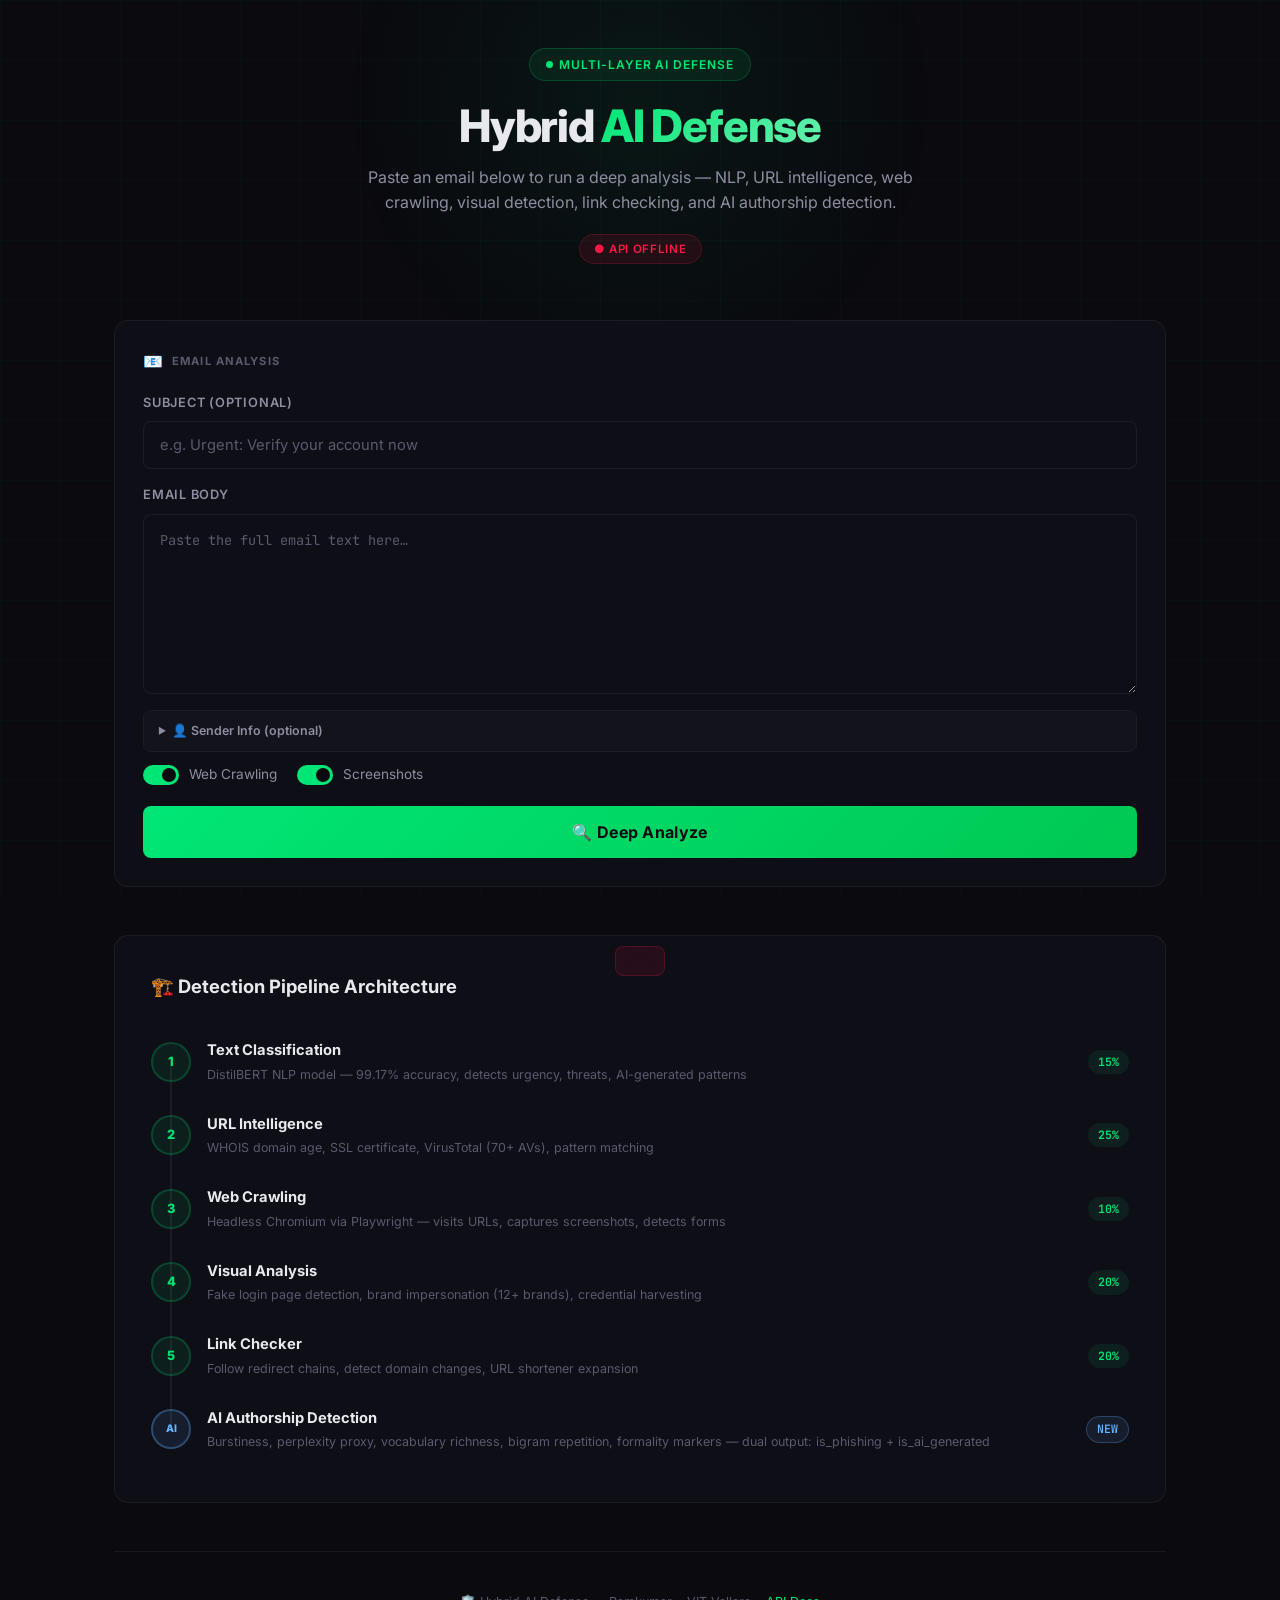
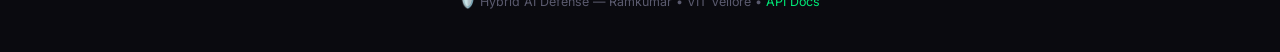
==== frontend/index.html @ 9484c8cf "feat(frontend): add prominent AI authorship detection UI - AI Authorship Banner with colour-coded st" ====
<!DOCTYPE html>
<html lang="en">

<head>
    <meta charset="UTF-8" />
    <meta name="viewport" content="width=device-width, initial-scale=1.0" />
    <title>Hybrid AI Defense — Phishing Detection Dashboard</title>
    <meta name="description"
        content="Multi-layer phishing detection system that combines NLP, URL intelligence, web crawling, and visual analysis to detect AI-generated phishing emails." />
    <link rel="stylesheet" href="styles.css" />
    <link rel="icon"
        href="data:image/svg+xml,<svg xmlns=%22http://www.w3.org/2000/svg%22 viewBox=%220 0 100 100%22><text y=%22.9em%22 font-size=%2290%22>🛡️</text></svg>" />
</head>

<body>

    <!-- Background effects -->
    <div class="bg-grid"></div>
    <div class="bg-glow"></div>

    <div class="app-wrapper">

        <!-- ===== HEADER ===== -->
        <header class="header">
            <div class="header__badge">
                <span class="dot"></span>
                Multi-Layer AI Defense
            </div>
            <h1 class="header__title">
                Hybrid <span class="accent">AI Defense</span>
            </h1>
            <p class="header__sub">
                Paste an email below to run a deep analysis — NLP, URL intelligence, web crawling, visual
                detection, link checking, and AI authorship detection.
            </p>
            <div id="statusChip" class="status-chip status-chip--loading">
                Checking API…
            </div>
        </header>

        <!-- ===== INPUT SECTION ===== -->
        <section class="input-section card" id="inputSection">
            <div class="card__title"><span class="icon">📧</span> Email Analysis</div>

            <div class="input-group">
                <label for="subjectInput">Subject (optional)</label>
                <input type="text" id="subjectInput" placeholder="e.g. Urgent: Verify your account now" />
            </div>

            <div class="input-group">
                <label for="emailInput">Email Body</label>
                <div id="emailInput" class="email-input" contenteditable="true"
                    data-placeholder="Paste the full email text here…"></div>
            </div>

            <!-- Sender Metadata (optional, for manual analysis) -->
            <details class="sender-details" id="senderDetails">
                <summary class="sender-summary">👤 Sender Info (optional)</summary>
                <div class="sender-inputs">
                    <div class="input-group input-group--half">
                        <label for="senderEmail">From Email</label>
                        <input type="text" id="senderEmail" placeholder="sender@example.com" />
                    </div>
                    <div class="input-group input-group--half">
                        <label for="senderName">From Name</label>
                        <input type="text" id="senderName" placeholder="Display name" />
                    </div>
                    <div class="input-group input-group--half">
                        <label for="mailedBy">Mailed-by</label>
                        <input type="text" id="mailedBy" placeholder="mailing domain" />
                    </div>
                    <div class="input-group input-group--half">
                        <label for="signedBy">Signed-by</label>
                        <input type="text" id="signedBy" placeholder="DKIM domain" />
                    </div>
                    <div class="input-group">
                        <label for="securityInfo">Security</label>
                        <input type="text" id="securityInfo" placeholder="e.g. Standard encryption (TLS)" />
                    </div>
                </div>
            </details>

            <div class="options-row">
                <label class="toggle-group">
                    <input type="checkbox" id="crawlToggle" checked />
                    Web Crawling
                </label>
                <label class="toggle-group">
                    <input type="checkbox" id="screenshotToggle" checked />
                    Screenshots
                </label>
            </div>

            <button class="btn-analyze" id="analyzeBtn">
                <span class="btn-text">🔍 Deep Analyze</span>
                <span class="spinner"></span>
            </button>

            <!-- Progress Stepper (shown during analysis) -->
            <div class="progress-stepper" id="progressStepper">
                <div class="progress-step" id="step-text" data-step="1">
                    <div class="progress-step__icon">🧠</div>
                    <div class="progress-step__label">Text Classification</div>
                    <div class="progress-step__status"></div>
                </div>
                <div class="progress-step" id="step-url" data-step="2">
                    <div class="progress-step__icon">🔗</div>
                    <div class="progress-step__label">URL Analysis</div>
                    <div class="progress-step__status"></div>
                </div>
                <div class="progress-step" id="step-crawl" data-step="3">
                    <div class="progress-step__icon">🕷️</div>
                    <div class="progress-step__label">Web Crawling</div>
                    <div class="progress-step__status"></div>
                </div>
                <div class="progress-step" id="step-visual" data-step="4">
                    <div class="progress-step__icon">👁️</div>
                    <div class="progress-step__label">Visual Analysis</div>
                    <div class="progress-step__status"></div>
                </div>
                <div class="progress-step" id="step-links" data-step="5">
                    <div class="progress-step__icon">🔀</div>
                    <div class="progress-step__label">Link Checking</div>
                    <div class="progress-step__status"></div>
                </div>
                <div class="progress-step" id="step-ai" data-step="6">
                    <div class="progress-step__icon">🤖</div>
                    <div class="progress-step__label">AI Authorship</div>
                    <div class="progress-step__status"></div>
                </div>
            </div>
        </section>

        <!-- ===== RESULTS SECTION ===== -->
        <section class="results-section" id="resultsSection">

            <!-- Verdict Banner -->
            <div class="verdict-banner" id="verdictBanner">
                <div class="gauge-container" id="gaugeContainer">
                    <svg viewBox="0 0 100 100">
                        <circle class="gauge-bg" cx="50" cy="50" r="40" />
                        <circle class="gauge-fill" id="gaugeFill" cx="50" cy="50" r="40" stroke-dasharray="251.33"
                            stroke-dashoffset="251.33" />
                    </svg>
                    <div class="gauge-label">
                        <span class="gauge-label__score" id="gaugeScore">0</span>
                        <span class="gauge-label__tag">Risk</span>
                    </div>
                </div>

                <div class="verdict-info">
                    <div class="verdict-info__label">Overall Verdict</div>
                    <div class="verdict-info__verdict" id="verdictText">—</div>
                    <div class="verdict-info__layers" id="layersBadges"></div>
                </div>
            </div>

            <!-- AI Authorship Banner (shown only when ai_authorship data exists) -->
            <div class="ai-authorship-banner card" id="aiAuthorshipBanner" style="display:none;">
                <div class="ai-authorship-banner__header">
                    <div class="ai-authorship-banner__left">
                        <div class="ai-authorship-banner__icon" id="aiIcon">🤖</div>
                        <div>
                            <div class="ai-authorship-banner__title" id="aiTitle">AI Authorship Detection</div>
                            <div class="ai-authorship-banner__subtitle" id="aiSubtitle">Analysing writing patterns…</div>
                        </div>
                    </div>
                    <div class="ai-authorship-banner__right">
                        <div class="ai-score-ring" id="aiScoreRing">
                            <svg viewBox="0 0 60 60">
                                <circle class="ai-ring-bg" cx="30" cy="30" r="24"/>
                                <circle class="ai-ring-fill" id="aiRingFill" cx="30" cy="30" r="24"
                                    stroke-dasharray="150.8" stroke-dashoffset="150.8"/>
                            </svg>
                            <div class="ai-score-ring__label" id="aiScoreLabel">0%</div>
                        </div>
                        <div class="ai-verdict-pill" id="aiVerdictPill">—</div>
                    </div>
                </div>

                <!-- Signal bars -->
                <div class="ai-signals" id="aiSignals">
                    <div class="ai-signal-row">
                        <span class="ai-signal-name" title="Low sentence-length variance → AI-like">Burstiness</span>
                        <div class="ai-signal-bar-wrap"><div class="ai-signal-bar" id="sigBurstiness"></div></div>
                        <span class="ai-signal-val" id="sigBurstinessVal">—</span>
                    </div>
                    <div class="ai-signal-row">
                        <span class="ai-signal-name" title="Low word entropy → predictable AI text">Perplexity Proxy</span>
                        <div class="ai-signal-bar-wrap"><div class="ai-signal-bar" id="sigPerplexity"></div></div>
                        <span class="ai-signal-val" id="sigPerplexityVal">—</span>
                    </div>
                    <div class="ai-signal-row">
                        <span class="ai-signal-name" title="Low type-token ratio → limited lexical diversity">Vocab Richness</span>
                        <div class="ai-signal-bar-wrap"><div class="ai-signal-bar" id="sigVocab"></div></div>
                        <span class="ai-signal-val" id="sigVocabVal">—</span>
                    </div>
                    <div class="ai-signal-row">
                        <span class="ai-signal-name" title="High bigram repetition → AI phrase patterns">Repetition</span>
                        <div class="ai-signal-bar-wrap"><div class="ai-signal-bar" id="sigRepetition"></div></div>
                        <span class="ai-signal-val" id="sigRepetitionVal">—</span>
                    </div>
                    <div class="ai-signal-row">
                        <span class="ai-signal-name" title="Dense AI discourse markers (kindly, rest assured…)">Formality</span>
                        <div class="ai-signal-bar-wrap"><div class="ai-signal-bar" id="sigFormality"></div></div>
                        <span class="ai-signal-val" id="sigFormalityVal">—</span>
                    </div>
                </div>

                <!-- Triggered signals list -->
                <ul class="ai-signal-notes" id="aiSignalNotes"></ul>
            </div>

            <!-- Layer Grid -->
            <div class="layer-grid" id="layerGrid">
                <!-- Layer 1: Text Classification -->
                <div class="card layer-card" id="layerText">
                    <div class="layer-card__header">
                        <span class="layer-card__name"><span class="layer-icon">🧠</span> Text (NLP)</span>
                        <span class="layer-card__score" id="textScore">—</span>
                    </div>
                    <div class="layer-card__bar">
                        <div class="layer-card__bar-fill" id="textBar"></div>
                    </div>
                    <ul class="layer-card__flags" id="textFlags"></ul>
                </div>

                <!-- Sender Analysis -->
                <div class="card layer-card" id="layerSender" style="display:none;">
                    <div class="layer-card__header">
                        <span class="layer-card__name"><span class="layer-icon">👤</span> Sender</span>
                        <span class="layer-card__score" id="senderScore">—</span>
                    </div>
                    <div class="layer-card__bar">
                        <div class="layer-card__bar-fill" id="senderBar"></div>
                    </div>
                    <ul class="layer-card__flags" id="senderFlags"></ul>
                </div>

                <!-- Layer 2: URL Analysis -->
                <div class="card layer-card" id="layerURL">
                    <div class="layer-card__header">
                        <span class="layer-card__name"><span class="layer-icon">🔗</span> URL Intel</span>
                        <span class="layer-card__score" id="urlScore">—</span>
                    </div>
                    <div class="layer-card__bar">
                        <div class="layer-card__bar-fill" id="urlBar"></div>
                    </div>
                    <ul class="layer-card__flags" id="urlFlags"></ul>
                </div>

                <!-- Layer 3: Web Crawling -->
                <div class="card layer-card" id="layerCrawl">
                    <div class="layer-card__header">
                        <span class="layer-card__name"><span class="layer-icon">🕷️</span> Web Crawl</span>
                        <span class="layer-card__score" id="crawlScore">—</span>
                    </div>
                    <div class="layer-card__bar">
                        <div class="layer-card__bar-fill" id="crawlBar"></div>
                    </div>
                    <ul class="layer-card__flags" id="crawlFlags"></ul>
                </div>

                <!-- Layer 4: Visual Analysis -->
                <div class="card layer-card" id="layerVisual">
                    <div class="layer-card__header">
                        <span class="layer-card__name"><span class="layer-icon">👁️</span> Visual</span>
                        <span class="layer-card__score" id="visualScore">—</span>
                    </div>
                    <div class="layer-card__bar">
                        <div class="layer-card__bar-fill" id="visualBar"></div>
                    </div>
                    <ul class="layer-card__flags" id="visualFlags"></ul>
                </div>

                <!-- Layer 5: Link Checker -->
                <div class="card layer-card" id="layerLinks">
                    <div class="layer-card__header">
                        <span class="layer-card__name"><span class="layer-icon">🔀</span> Link Check</span>
                        <span class="layer-card__score" id="linkScore">—</span>
                    </div>
                    <div class="layer-card__bar">
                        <div class="layer-card__bar-fill" id="linkBar"></div>
                    </div>
                    <ul class="layer-card__flags" id="linkFlags"></ul>
                </div>
            </div>

            <!-- Screenshot Gallery (populated by JS when crawl screenshots exist) -->
            <div id="screenshotsSection" style="display:none;" class="card screenshots-card">
                <div class="card__title"><span class="icon">📸</span> Link Previews</div>
                <div class="crawl-screenshots" id="screenshotsGallery"></div>
            </div>

            <!-- Risk Factors -->
            <div class="risk-factors card" id="riskFactorsCard" style="display:none;">
                <div class="card__title"><span class="icon">⚠️</span> Risk Factors</div>
                <ul class="risk-factors__list" id="riskFactorsList"></ul>
            </div>

            <!-- Export Button -->
            <div class="export-bar">
                <button class="btn-export" id="exportJsonBtn" title="Download results as JSON">
                    📥 Export JSON
                </button>
            </div>
        </section>

        <!-- ===== HISTORY SECTION ===== -->
        <section class="history-section" id="historySection" style="display:none;">
            <div class="card">
                <div class="card__title"><span class="icon">📋</span> Analysis History
                    <button class="btn-clear-history" id="clearHistoryBtn" title="Clear all history">Clear</button>
                </div>
                <div class="history-list" id="historyList"></div>
            </div>
        </section>

        <!-- ===== ARCHITECTURE SECTION ===== -->
        <section class="architecture-section">
            <div class="card">
                <div class="arch-title">🏗️ Detection Pipeline Architecture</div>
                <div class="arch-pipeline">
                    <div class="arch-step">
                        <div class="arch-step__num">1</div>
                        <div class="arch-step__info">
                            <div class="arch-step__name">Text Classification</div>
                            <div class="arch-step__desc">DistilBERT NLP model — 99.17% accuracy, detects urgency,
                                threats, AI-generated patterns</div>
                        </div>
                        <div class="arch-step__weight">15%</div>
                    </div>
                    <div class="arch-step">
                        <div class="arch-step__num">2</div>
                        <div class="arch-step__info">
                            <div class="arch-step__name">URL Intelligence</div>
                            <div class="arch-step__desc">WHOIS domain age, SSL certificate, VirusTotal (70+ AVs),
                                pattern matching</div>
                        </div>
                        <div class="arch-step__weight">25%</div>
                    </div>
                    <div class="arch-step">
                        <div class="arch-step__num">3</div>
                        <div class="arch-step__info">
                            <div class="arch-step__name">Web Crawling</div>
                            <div class="arch-step__desc">Headless Chromium via Playwright — visits URLs, captures
                                screenshots, detects forms</div>
                        </div>
                        <div class="arch-step__weight">10%</div>
                    </div>
                    <div class="arch-step">
                        <div class="arch-step__num">4</div>
                        <div class="arch-step__info">
                            <div class="arch-step__name">Visual Analysis</div>
                            <div class="arch-step__desc">Fake login page detection, brand impersonation (12+ brands),
                                credential harvesting</div>
                        </div>
                        <div class="arch-step__weight">20%</div>
                    </div>
                    <div class="arch-step">
                        <div class="arch-step__num">5</div>
                        <div class="arch-step__info">
                            <div class="arch-step__name">Link Checker</div>
                            <div class="arch-step__desc">Follow redirect chains, detect domain changes, URL shortener
                                expansion</div>
                        </div>
                        <div class="arch-step__weight">20%</div>
                    </div>
                    <div class="arch-step arch-step--ai">
                        <div class="arch-step__num">AI</div>
                        <div class="arch-step__info">
                            <div class="arch-step__name">AI Authorship Detection</div>
                            <div class="arch-step__desc">Burstiness, perplexity proxy, vocabulary richness, bigram
                                repetition, formality markers — dual output: is_phishing + is_ai_generated</div>
                        </div>
                        <div class="arch-step__weight arch-step__weight--ai">NEW</div>
                    </div>
                </div>
            </div>
        </section>

        <!-- ===== FOOTER ===== -->
        <footer class="footer">
            <p class="footer__text">
                🛡️ Hybrid AI Defense &mdash; Ramkumar &bull; VIT Vellore &bull;
                <a href="http://localhost:8001/docs" target="_blank" rel="noopener">API Docs</a>
            </p>
        </footer>
    </div>

    <!-- Error Toast -->
    <div class="error-toast" id="errorToast"></div>

    <script src="app.js"></script>
</body>

</html>
---- frontend/styles.css ----
/* ============================================
   HYBRID AI DEFENSE — Dark Mode + Green Accent
   ============================================ */

@import url('https://fonts.googleapis.com/css2?family=Inter:wght@300;400;500;600;700;800;900&family=JetBrains+Mono:wght@400;500;600&display=swap');

/* ---------- Design Tokens ---------- */
:root {
  /* Background palette */
  --bg-primary: #0a0a0f;
  --bg-secondary: #101018;
  --bg-card: rgba(18, 18, 28, 0.65);
  --bg-card-hover: rgba(24, 24, 38, 0.8);
  --bg-input: rgba(15, 15, 24, 0.8);
  --bg-overlay: rgba(0, 0, 0, 0.6);

  /* Green accent spectrum */
  --accent: #00e676;
  --accent-dim: #00c853;
  --accent-glow: rgba(0, 230, 118, 0.25);
  --accent-subtle: rgba(0, 230, 118, 0.08);

  /* Text */
  --text-primary: #e8e8ef;
  --text-secondary: #8e8ea0;
  --text-muted: #5a5a6e;

  /* Borders */
  --border: rgba(255, 255, 255, 0.06);
  --border-accent: rgba(0, 230, 118, 0.2);

  /* Verdict colors */
  --safe: #00e676;
  --safe-bg: rgba(0, 230, 118, 0.1);
  --suspicious: #ffab00;
  --suspicious-bg: rgba(255, 171, 0, 0.1);
  --phishing: #ff1744;
  --phishing-bg: rgba(255, 23, 68, 0.1);

  /* Misc */
  --radius: 14px;
  --radius-sm: 8px;
  --radius-lg: 20px;
  --shadow: 0 8px 32px rgba(0, 0, 0, 0.4);
  --transition: 0.3s cubic-bezier(0.4, 0, 0.2, 1);

  /* Font */
  --font: 'Inter', -apple-system, BlinkMacSystemFont, sans-serif;
  --mono: 'JetBrains Mono', monospace;
}

/* ---------- Reset ---------- */
*,
*::before,
*::after {
  margin: 0;
  padding: 0;
  box-sizing: border-box;
}

html {
  scroll-behavior: smooth;
}

body {
  font-family: var(--font);
  background: var(--bg-primary);
  color: var(--text-primary);
  line-height: 1.6;
  min-height: 100vh;
  overflow-x: hidden;
  -webkit-font-smoothing: antialiased;
}

/* ---------- Animated Background ---------- */
.bg-grid {
  position: fixed;
  inset: 0;
  z-index: 0;
  background-image:
    linear-gradient(rgba(0, 230, 118, 0.03) 1px, transparent 1px),
    linear-gradient(90deg, rgba(0, 230, 118, 0.03) 1px, transparent 1px);
  background-size: 60px 60px;
  pointer-events: none;
}

.bg-glow {
  position: fixed;
  width: 600px;
  height: 600px;
  border-radius: 50%;
  background: radial-gradient(circle, rgba(0, 230, 118, 0.06) 0%, transparent 70%);
  top: -200px;
  left: 50%;
  transform: translateX(-50%);
  pointer-events: none;
  z-index: 0;
  animation: pulseGlow 8s ease-in-out infinite;
}

@keyframes pulseGlow {

  0%,
  100% {
    opacity: 0.5;
    transform: translateX(-50%) scale(1);
  }

  50% {
    opacity: 1;
    transform: translateX(-50%) scale(1.15);
  }
}

/* ---------- Layout ---------- */
.app-wrapper {
  position: relative;
  z-index: 1;
  max-width: 1100px;
  margin: 0 auto;
  padding: 0 24px;
}

/* ---------- Header ---------- */
.header {
  padding: 48px 0 24px;
  text-align: center;
}

.header__badge {
  display: inline-flex;
  align-items: center;
  gap: 6px;
  background: var(--accent-subtle);
  border: 1px solid var(--border-accent);
  border-radius: 100px;
  padding: 6px 16px;
  font-size: 0.75rem;
  font-weight: 600;
  color: var(--accent);
  text-transform: uppercase;
  letter-spacing: 0.08em;
  margin-bottom: 20px;
}

.header__badge .dot {
  width: 7px;
  height: 7px;
  border-radius: 50%;
  background: var(--accent);
  animation: blink 2s ease-in-out infinite;
}

@keyframes blink {

  0%,
  100% {
    opacity: 1;
  }

  50% {
    opacity: 0.3;
  }
}

.header__title {
  font-size: clamp(1.8rem, 4.5vw, 2.8rem);
  font-weight: 800;
  letter-spacing: -0.03em;
  line-height: 1.15;
  margin-bottom: 12px;
}

.header__title .accent {
  background: linear-gradient(135deg, var(--accent), #69f0ae);
  -webkit-background-clip: text;
  -webkit-text-fill-color: transparent;
  background-clip: text;
}

.header__sub {
  font-size: 1rem;
  color: var(--text-secondary);
  max-width: 580px;
  margin: 0 auto;
  font-weight: 400;
}

/* ---------- Status Chip ---------- */
.status-chip {
  display: inline-flex;
  align-items: center;
  gap: 6px;
  margin-top: 18px;
  padding: 5px 14px;
  border-radius: 100px;
  font-size: 0.72rem;
  font-weight: 600;
  text-transform: uppercase;
  letter-spacing: 0.06em;
  transition: var(--transition);
}

.status-chip--online {
  background: var(--safe-bg);
  color: var(--safe);
  border: 1px solid rgba(0, 230, 118, 0.2);
}

.status-chip--offline {
  background: var(--phishing-bg);
  color: var(--phishing);
  border: 1px solid rgba(255, 23, 68, 0.2);
}

.status-chip--loading {
  background: rgba(255, 255, 255, 0.05);
  color: var(--text-muted);
  border: 1px solid var(--border);
}

/* ---------- Glass Card ---------- */
.card {
  background: var(--bg-card);
  backdrop-filter: blur(24px);
  -webkit-backdrop-filter: blur(24px);
  border: 1px solid var(--border);
  border-radius: var(--radius);
  padding: 28px;
  transition: var(--transition);
}

.card:hover {
  background: var(--bg-card-hover);
  border-color: rgba(255, 255, 255, 0.09);
}

.card__title {
  font-size: 0.7rem;
  font-weight: 700;
  text-transform: uppercase;
  letter-spacing: 0.1em;
  color: var(--text-muted);
  margin-bottom: 18px;
  display: flex;
  align-items: center;
  gap: 8px;
}

.card__title .icon {
  font-size: 1rem;
}

/* ---------- Input Section ---------- */
.input-section {
  margin: 32px 0;
}

.input-group {
  margin-bottom: 16px;
}

.input-group label {
  display: block;
  font-size: 0.8rem;
  font-weight: 600;
  color: var(--text-secondary);
  margin-bottom: 8px;
  text-transform: uppercase;
  letter-spacing: 0.06em;
}

.input-group input,
.input-group textarea,
.input-group .email-input {
  width: 100%;
  background: var(--bg-input);
  border: 1px solid var(--border);
  border-radius: var(--radius-sm);
  padding: 14px 16px;
  color: var(--text-primary);
  font-family: var(--font);
  font-size: 0.92rem;
  transition: var(--transition);
  outline: none;
  resize: vertical;
  box-sizing: border-box;
}

.input-group input::placeholder,
.input-group textarea::placeholder {
  color: var(--text-muted);
}

/* Contenteditable placeholder via :empty:before */
.input-group .email-input:empty:before {
  content: attr(data-placeholder);
  color: var(--text-muted);
  pointer-events: none;
}

.input-group input:focus,
.input-group textarea:focus,
.input-group .email-input:focus {
  border-color: var(--accent);
  box-shadow: 0 0 0 3px var(--accent-glow);
}

.input-group textarea,
.input-group .email-input {
  min-height: 180px;
  max-height: 400px;
  overflow-y: auto;
  font-family: var(--mono);
  font-size: 0.85rem;
  line-height: 1.7;
  white-space: pre-wrap;
  word-break: break-word;
}

/* Hide pasted images/formatting but keep link structure */
.input-group .email-input img {
  display: none;
}

.input-group .email-input a {
  color: var(--accent);
  text-decoration: underline;
}

/* ---------- Options Row ---------- */
.options-row {
  display: flex;
  gap: 20px;
  flex-wrap: wrap;
  margin-bottom: 20px;
}

.toggle-group {
  display: flex;
  align-items: center;
  gap: 10px;
  cursor: pointer;
  font-size: 0.85rem;
  color: var(--text-secondary);
}

.toggle-group input[type="checkbox"] {
  appearance: none;
  width: 36px;
  height: 20px;
  background: rgba(255, 255, 255, 0.08);
  border-radius: 100px;
  position: relative;
  cursor: pointer;
  transition: var(--transition);
}

.toggle-group input[type="checkbox"]::after {
  content: '';
  position: absolute;
  width: 14px;
  height: 14px;
  background: var(--text-muted);
  border-radius: 50%;
  top: 3px;
  left: 3px;
  transition: var(--transition);
}

.toggle-group input[type="checkbox"]:checked {
  background: var(--accent);
}

.toggle-group input[type="checkbox"]:checked::after {
  background: var(--bg-primary);
  left: 19px;
}

/* ---------- Analyze Button ---------- */
.btn-analyze {
  width: 100%;
  padding: 16px;
  border: none;
  border-radius: var(--radius-sm);
  font-family: var(--font);
  font-size: 1rem;
  font-weight: 700;
  cursor: pointer;
  transition: var(--transition);
  position: relative;
  overflow: hidden;
  letter-spacing: 0.02em;
  background: linear-gradient(135deg, var(--accent), var(--accent-dim));
  color: var(--bg-primary);
}

.btn-analyze:hover:not(:disabled) {
  transform: translateY(-2px);
  box-shadow: 0 8px 30px var(--accent-glow);
}

.btn-analyze:active:not(:disabled) {
  transform: translateY(0);
}

.btn-analyze:disabled {
  opacity: 0.5;
  cursor: not-allowed;
}

.btn-analyze .spinner {
  display: none;
  width: 20px;
  height: 20px;
  border: 2.5px solid rgba(10, 10, 15, 0.2);
  border-top-color: var(--bg-primary);
  border-radius: 50%;
  animation: spin 0.8s linear infinite;
  margin: 0 auto;
}

.btn-analyze.loading .btn-text {
  display: none;
}

.btn-analyze.loading .spinner {
  display: inline-block;
}

@keyframes spin {
  to {
    transform: rotate(360deg);
  }
}

/* ---------- Results Section ---------- */
.results-section {
  display: none;
  margin: 36px 0;
  animation: fadeUp 0.6s ease-out;
}

.results-section.visible {
  display: block;
}

@keyframes fadeUp {
  from {
    opacity: 0;
    transform: translateY(24px);
  }

  to {
    opacity: 1;
    transform: translateY(0);
  }
}

/* ---------- Verdict Banner ---------- */
.verdict-banner {
  display: flex;
  align-items: center;
  gap: 24px;
  padding: 32px;
  border-radius: var(--radius-lg);
  margin-bottom: 28px;
  position: relative;
  overflow: hidden;
}

.verdict-banner::before {
  content: '';
  position: absolute;
  inset: 0;
  z-index: 0;
  opacity: 0.07;
  background: radial-gradient(ellipse at 30% 50%, currentColor 0%, transparent 70%);
}

.verdict-banner>* {
  position: relative;
  z-index: 1;
}

.verdict-banner.safe {
  background: var(--safe-bg);
  border: 1px solid rgba(0, 230, 118, 0.18);
  color: var(--safe);
}

.verdict-banner.suspicious {
  background: var(--suspicious-bg);
  border: 1px solid rgba(255, 171, 0, 0.18);
  color: var(--suspicious);
}

.verdict-banner.phishing {
  background: var(--phishing-bg);
  border: 1px solid rgba(255, 23, 68, 0.18);
  color: var(--phishing);
}

/* --- Risk Gauge (SVG arc) --- */
.gauge-container {
  flex-shrink: 0;
  width: 100px;
  height: 100px;
  position: relative;
}

.gauge-container svg {
  width: 100%;
  height: 100%;
  transform: rotate(-90deg);
}

.gauge-bg {
  fill: none;
  stroke: rgba(255, 255, 255, 0.06);
  stroke-width: 8;
}

.gauge-fill {
  fill: none;
  stroke-width: 8;
  stroke-linecap: round;
  transition: stroke-dashoffset 1.2s cubic-bezier(0.4, 0, 0.2, 1),
    stroke 0.6s ease;
}

.gauge-label {
  position: absolute;
  inset: 0;
  display: flex;
  flex-direction: column;
  align-items: center;
  justify-content: center;
}

.gauge-label__score {
  font-size: 1.5rem;
  font-weight: 800;
  line-height: 1;
}

.gauge-label__tag {
  font-size: 0.6rem;
  text-transform: uppercase;
  font-weight: 600;
  letter-spacing: 0.08em;
  color: var(--text-muted);
  margin-top: 2px;
}

.verdict-info {
  flex: 1;
}

.verdict-info__label {
  font-size: 0.65rem;
  text-transform: uppercase;
  letter-spacing: 0.1em;
  font-weight: 700;
  opacity: 0.7;
  margin-bottom: 4px;
}

.verdict-info__verdict {
  font-size: 1.6rem;
  font-weight: 900;
  letter-spacing: 0.02em;
}

.verdict-info__layers {
  margin-top: 8px;
  font-size: 0.78rem;
  color: var(--text-secondary);
}

.verdict-info__layers span {
  display: inline-flex;
  align-items: center;
  gap: 4px;
  background: rgba(255, 255, 255, 0.04);
  padding: 3px 10px;
  border-radius: 100px;
  margin: 3px 4px 3px 0;
  font-size: 0.72rem;
  border: 1px solid var(--border);
}

/* ---------- Layer Grid ---------- */
.layer-grid {
  display: grid;
  grid-template-columns: repeat(auto-fit, minmax(220px, 1fr));
  gap: 16px;
  margin-bottom: 28px;
}

.layer-card {
  padding: 22px;
  position: relative;
  overflow: hidden;
}

.layer-card__header {
  display: flex;
  justify-content: space-between;
  align-items: flex-start;
  margin-bottom: 14px;
}

.layer-card__name {
  font-size: 0.78rem;
  font-weight: 700;
  text-transform: uppercase;
  letter-spacing: 0.06em;
  color: var(--text-secondary);
  display: flex;
  align-items: center;
  gap: 6px;
}

.layer-card__name .layer-icon {
  font-size: 1.1rem;
}

.layer-card__score {
  font-size: 1.4rem;
  font-weight: 800;
  font-family: var(--mono);
}

.layer-card__bar {
  width: 100%;
  height: 4px;
  background: rgba(255, 255, 255, 0.06);
  border-radius: 100px;
  overflow: hidden;
  margin-bottom: 14px;
}

.layer-card__bar-fill {
  height: 100%;
  border-radius: 100px;
  transition: width 1s cubic-bezier(0.4, 0, 0.2, 1);
  width: 0;
}

.layer-card__flags {
  list-style: none;
}

.layer-card__flags li {
  font-size: 0.78rem;
  color: var(--text-secondary);
  padding: 4px 0;
  display: flex;
  align-items: flex-start;
  gap: 6px;
  line-height: 1.4;
}

.layer-card__flags li::before {
  content: '›';
  color: var(--accent);
  font-weight: 700;
  flex-shrink: 0;
  margin-top: -1px;
}

/* Score color helpers */
.score-safe {
  color: var(--safe);
}

.score-suspicious {
  color: var(--suspicious);
}

.score-phishing {
  color: var(--phishing);
}

.bar-safe {
  background: var(--safe);
}

.bar-suspicious {
  background: var(--suspicious);
}

.bar-phishing {
  background: var(--phishing);
}

/* ---------- Risk Factors ---------- */
.risk-factors {
  margin-bottom: 28px;
}

.risk-factors__list {
  list-style: none;
  display: grid;
  gap: 8px;
}

.risk-factors__list li {
  display: flex;
  align-items: center;
  gap: 10px;
  padding: 12px 16px;
  background: rgba(255, 23, 68, 0.04);
  border: 1px solid rgba(255, 23, 68, 0.08);
  border-radius: var(--radius-sm);
  font-size: 0.85rem;
  color: var(--text-secondary);
  transition: var(--transition);
}

.risk-factors__list li:hover {
  background: rgba(255, 23, 68, 0.08);
}

.risk-factors__list li .rf-icon {
  font-size: 1rem;
  flex-shrink: 0;
}

/* ---------- Architecture Section ---------- */
.architecture-section {
  margin: 48px 0;
}

.architecture-section .card {
  padding: 36px;
}

.arch-title {
  font-size: 1.15rem;
  font-weight: 700;
  margin-bottom: 24px;
  display: flex;
  align-items: center;
  gap: 10px;
}

.arch-pipeline {
  display: flex;
  flex-direction: column;
  gap: 0;
  position: relative;
}

.arch-step {
  display: flex;
  align-items: center;
  gap: 16px;
  padding: 14px 0;
  position: relative;
}

.arch-step::before {
  content: '';
  position: absolute;
  left: 19px;
  top: 0;
  bottom: 0;
  width: 2px;
  background: var(--border);
}

.arch-step:first-child::before {
  top: 50%;
}

.arch-step:last-child::before {
  bottom: 50%;
}

.arch-step__num {
  width: 40px;
  height: 40px;
  border-radius: 50%;
  background: var(--accent-subtle);
  border: 2px solid var(--border-accent);
  display: flex;
  align-items: center;
  justify-content: center;
  font-size: 0.8rem;
  font-weight: 800;
  color: var(--accent);
  flex-shrink: 0;
  z-index: 1;
}

.arch-step__info {
  flex: 1;
}

.arch-step__name {
  font-weight: 700;
  font-size: 0.92rem;
  margin-bottom: 2px;
}

.arch-step__desc {
  font-size: 0.78rem;
  color: var(--text-muted);
}

.arch-step__weight {
  font-family: var(--mono);
  font-size: 0.72rem;
  font-weight: 600;
  color: var(--accent);
  background: var(--accent-subtle);
  padding: 3px 10px;
  border-radius: 100px;
  flex-shrink: 0;
}

/* ---------- Footer ---------- */
.footer {
  text-align: center;
  padding: 40px 0;
  border-top: 1px solid var(--border);
  margin-top: 32px;
}

.footer__text {
  font-size: 0.78rem;
  color: var(--text-muted);
}

.footer__text a {
  color: var(--accent);
  text-decoration: none;
}

.footer__text a:hover {
  text-decoration: underline;
}

/* ---------- Error Toast ---------- */
.error-toast {
  position: fixed;
  bottom: 24px;
  left: 50%;
  transform: translateX(-50%) translateY(100px);
  background: var(--phishing-bg);
  border: 1px solid rgba(255, 23, 68, 0.2);
  color: var(--phishing);
  padding: 14px 24px;
  border-radius: var(--radius-sm);
  font-size: 0.85rem;
  font-weight: 500;
  z-index: 1000;
  backdrop-filter: blur(16px);
  transition: transform 0.4s cubic-bezier(0.4, 0, 0.2, 1);
  max-width: 90%;
}

.error-toast.visible {
  transform: translateX(-50%) translateY(0);
}

/* ---------- Loading Skeleton ---------- */
.skeleton-pulse {
  background: linear-gradient(90deg,
      rgba(255, 255, 255, 0.03) 25%,
      rgba(255, 255, 255, 0.06) 50%,
      rgba(255, 255, 255, 0.03) 75%);
  background-size: 200% 100%;
  animation: skeleton 1.8s ease-in-out infinite;
  border-radius: var(--radius-sm);
}

@keyframes skeleton {
  0% {
    background-position: 200% 0;
  }

  100% {
    background-position: -200% 0;
  }
}

/* ---------- Responsive ---------- */
@media (max-width: 640px) {
  .app-wrapper {
    padding: 0 16px;
  }

  .header {
    padding: 32px 0 16px;
  }

  .card {
    padding: 20px;
  }

  .verdict-banner {
    flex-direction: column;
    text-align: center;
    padding: 24px;
  }

  .verdict-info__layers {
    justify-content: center;
    display: flex;
    flex-wrap: wrap;
  }

  .layer-grid {
    grid-template-columns: 1fr;
  }

  .arch-step {
    gap: 12px;
  }

  .progress-stepper {
    grid-template-columns: 1fr !important;
  }
}

/* ---------- Progress Stepper ---------- */
.progress-stepper {
  display: none;
  grid-template-columns: repeat(6, 1fr);
  gap: 8px;
  margin-top: 20px;
  padding: 20px;
  background: var(--bg-card);
  border: 1px solid var(--border);
  border-radius: var(--radius);
  animation: fadeUp 0.3s ease-out;
}

.progress-stepper.visible {
  display: grid;
}

.progress-step {
  display: flex;
  flex-direction: column;
  align-items: center;
  gap: 6px;
  padding: 12px 8px;
  border-radius: var(--radius-sm);
  background: rgba(255, 255, 255, 0.02);
  border: 1px solid transparent;
  transition: var(--transition);
  position: relative;
}

.progress-step.waiting {
  opacity: 0.35;
}

.progress-step.running {
  border-color: var(--accent);
  background: var(--accent-subtle);
  animation: stepPulse 1.5s ease-in-out infinite;
}

.progress-step.done {
  border-color: rgba(0, 230, 118, 0.15);
  opacity: 1;
}

.progress-step.skipped {
  opacity: 0.25;
}

@keyframes stepPulse {
  0%, 100% { box-shadow: 0 0 0 0 var(--accent-glow); }
  50% { box-shadow: 0 0 12px 4px var(--accent-glow); }
}

.progress-step__icon {
  font-size: 1.3rem;
}

.progress-step__label {
  font-size: 0.65rem;
  font-weight: 600;
  text-transform: uppercase;
  letter-spacing: 0.04em;
  color: var(--text-secondary);
  text-align: center;
}

.progress-step__status {
  font-size: 0.6rem;
  font-weight: 700;
  text-transform: uppercase;
  letter-spacing: 0.06em;
  min-height: 14px;
}

.progress-step.running .progress-step__status { color: var(--accent); }
.progress-step.done .progress-step__status { color: var(--safe); }
.progress-step.skipped .progress-step__status { color: var(--text-muted); }

/* ---------- Export Bar ---------- */
.export-bar {
  display: flex;
  justify-content: flex-end;
  margin-top: 16px;
}

.btn-export {
  display: inline-flex;
  align-items: center;
  gap: 6px;
  padding: 10px 20px;
  background: var(--bg-card);
  border: 1px solid var(--border);
  border-radius: var(--radius-sm);
  color: var(--text-secondary);
  font-family: var(--font);
  font-size: 0.82rem;
  font-weight: 600;
  cursor: pointer;
  transition: var(--transition);
}

.btn-export:hover {
  background: var(--bg-card-hover);
  border-color: var(--accent);
  color: var(--accent);
}

/* ---------- History Section ---------- */
.history-section {
  margin: 36px 0;
}

.history-list {
  display: grid;
  gap: 10px;
  max-height: 400px;
  overflow-y: auto;
}

.history-item {
  display: flex;
  align-items: center;
  gap: 14px;
  padding: 14px 16px;
  background: rgba(255, 255, 255, 0.02);
  border: 1px solid var(--border);
  border-radius: var(--radius-sm);
  cursor: pointer;
  transition: var(--transition);
}

.history-item:hover {
  background: var(--bg-card-hover);
  border-color: rgba(255, 255, 255, 0.1);
}

.history-item__verdict {
  font-size: 0.65rem;
  font-weight: 800;
  text-transform: uppercase;
  padding: 4px 10px;
  border-radius: 100px;
  flex-shrink: 0;
  letter-spacing: 0.04em;
}

.history-item__verdict.safe {
  background: var(--safe-bg);
  color: var(--safe);
}

.history-item__verdict.suspicious {
  background: var(--suspicious-bg);
  color: var(--suspicious);
}

.history-item__verdict.phishing {
  background: var(--phishing-bg);
  color: var(--phishing);
}

.history-item__info {
  flex: 1;
  min-width: 0;
}

.history-item__text {
  font-size: 0.82rem;
  color: var(--text-primary);
  white-space: nowrap;
  overflow: hidden;
  text-overflow: ellipsis;
}

.history-item__meta {
  font-size: 0.7rem;
  color: var(--text-muted);
  margin-top: 2px;
}

.history-item__score {
  font-family: var(--mono);
  font-size: 0.85rem;
  font-weight: 700;
  flex-shrink: 0;
}

.btn-clear-history {
  margin-left: auto;
  padding: 3px 12px;
  background: transparent;
  border: 1px solid rgba(255, 23, 68, 0.2);
  border-radius: 100px;
  color: var(--phishing);
  font-family: var(--font);
  font-size: 0.65rem;
  font-weight: 600;
  text-transform: uppercase;
  letter-spacing: 0.06em;
  cursor: pointer;
  transition: var(--transition);
}

.btn-clear-history:hover {
  background: var(--phishing-bg);
}

.history-empty {
  text-align: center;
  padding: 24px;
  color: var(--text-muted);
  font-size: 0.82rem;
}

/* ---------- Sender Details ---------- */
.sender-details {
  margin: 12px 0;
  border: 1px solid var(--border);
  border-radius: var(--radius-sm);
  overflow: hidden;
}

.sender-summary {
  display: flex;
  align-items: center;
  gap: 6px;
  padding: 10px 14px;
  background: rgba(255, 255, 255, 0.02);
  font-size: 0.78rem;
  font-weight: 600;
  color: var(--text-secondary);
  cursor: pointer;
  transition: var(--transition);
  list-style: none;
}

.sender-summary::-webkit-details-marker { display: none; }

.sender-summary::before {
  content: '▶';
  font-size: 0.55rem;
  transition: transform 0.2s;
}

.sender-details[open] .sender-summary::before {
  transform: rotate(90deg);
}

.sender-summary:hover {
  background: rgba(255, 255, 255, 0.04);
  color: var(--accent);
}

.sender-inputs {
  display: grid;
  grid-template-columns: 1fr 1fr;
  gap: 8px;
  padding: 12px 14px;
  border-top: 1px solid var(--border);
}

.input-group--half {
  margin-bottom: 0 !important;
}

.sender-inputs .input-group:last-child {
  grid-column: 1 / -1;
}

/* ---------- Crawl Screenshot Gallery ---------- */
.crawl-screenshots {
  display: flex;
  flex-wrap: wrap;
  gap: 12px;
  margin-top: 14px;
}

.crawl-screenshot-card {
  position: relative;
  border-radius: var(--radius-sm);
  overflow: hidden;
  border: 1px solid var(--border);
  cursor: pointer;
  flex: 1 1 160px;
  max-width: 220px;
  background: rgba(255,255,255,0.03);
  transition: var(--transition);
}

.crawl-screenshot-card:hover {
  border-color: var(--accent);
  box-shadow: 0 0 0 2px var(--accent-glow);
  transform: translateY(-2px);
}

.crawl-screenshot-card img {
  width: 100%;
  height: 110px;
  object-fit: cover;
  object-position: top;
  display: block;
  transition: transform 0.3s ease;
}

.crawl-screenshot-card:hover img {
  transform: scale(1.04);
}

.crawl-screenshot-label {
  padding: 7px 10px;
  font-size: 0.68rem;
  color: var(--text-muted);
  white-space: nowrap;
  overflow: hidden;
  text-overflow: ellipsis;
  border-top: 1px solid var(--border);
  background: rgba(255,255,255,0.02);
}

.crawl-screenshot-hint {
  position: absolute;
  top: 6px;
  right: 6px;
  background: rgba(0,0,0,0.65);
  color: #fff;
  font-size: 0.6rem;
  padding: 2px 7px;
  border-radius: 100px;
  letter-spacing: 0.05em;
  backdrop-filter: blur(6px);
}

/* ---------- Screenshot Lightbox ---------- */
.screenshot-lightbox {
  display: none;
  position: fixed;
  inset: 0;
  z-index: 9000;
  background: rgba(0, 0, 0, 0.88);
  backdrop-filter: blur(12px);
  align-items: center;
  justify-content: center;
  animation: lbFadeIn 0.2s ease-out;
}

.screenshot-lightbox.open {
  display: flex;
}

@keyframes lbFadeIn {
  from { opacity: 0; }
  to   { opacity: 1; }
}

.lightbox-inner {
  position: relative;
  max-width: 92vw;
  max-height: 88vh;
  display: flex;
  flex-direction: column;
  gap: 12px;
}

.lightbox-inner img {
  width: 100%;
  max-height: 80vh;
  object-fit: contain;
  border-radius: var(--radius);
  border: 1px solid var(--border);
  box-shadow: 0 24px 80px rgba(0,0,0,0.7);
}

.lightbox-close {
  position: absolute;
  top: -14px;
  right: -14px;
  width: 34px;
  height: 34px;
  border-radius: 50%;
  background: var(--bg-card);
  border: 1px solid var(--border);
  color: var(--text-primary);
  font-size: 1rem;
  line-height: 1;
  display: flex;
  align-items: center;
  justify-content: center;
  cursor: pointer;
  transition: var(--transition);
}

.lightbox-close:hover {
  background: var(--phishing-bg);
  border-color: var(--phishing);
  color: var(--phishing);
}

.lightbox-caption {
  text-align: center;
  font-size: 0.75rem;
  color: var(--text-muted);
  word-break: break-all;
}

.lightbox-open-btn {
  display: inline-block;
  margin: 0 auto;
  padding: 6px 18px;
  background: var(--accent-subtle);
  border: 1px solid var(--border-accent);
  border-radius: 100px;
  color: var(--accent);
  font-size: 0.72rem;
  font-weight: 600;
  cursor: pointer;
  transition: var(--transition);
  text-decoration: none;
  text-align: center;
}

.lightbox-open-btn:hover {
  background: rgba(100, 220, 255, 0.15);
}

/* ============================================
   AI AUTHORSHIP DETECTION BANNER
   ============================================ */

.ai-authorship-banner {
  margin-bottom: 20px;
  border: 1px solid var(--border);
  transition: border-color 0.4s ease, box-shadow 0.4s ease;
}

.ai-banner--ai {
  border-color: rgba(255, 23, 68, 0.35) !important;
  box-shadow: 0 0 24px rgba(255, 23, 68, 0.08);
}

.ai-banner--human {
  border-color: rgba(0, 230, 118, 0.25) !important;
  box-shadow: 0 0 24px rgba(0, 230, 118, 0.05);
}

/* --- Header row --- */
.ai-authorship-banner__header {
  display: flex;
  align-items: center;
  justify-content: space-between;
  gap: 20px;
  margin-bottom: 20px;
  flex-wrap: wrap;
}

.ai-authorship-banner__left {
  display: flex;
  align-items: center;
  gap: 14px;
}

.ai-authorship-banner__icon {
  font-size: 2rem;
  line-height: 1;
  filter: drop-shadow(0 0 8px currentColor);
}

.ai-authorship-banner__title {
  font-size: 1rem;
  font-weight: 700;
  color: var(--text-primary);
  margin-bottom: 3px;
}

.ai-authorship-banner__subtitle {
  font-size: 0.78rem;
  color: var(--text-secondary);
  max-width: 420px;
}

.ai-authorship-banner__right {
  display: flex;
  align-items: center;
  gap: 14px;
  flex-shrink: 0;
}

/* --- Score ring --- */
.ai-score-ring {
  position: relative;
  width: 64px;
  height: 64px;
}

.ai-score-ring svg {
  width: 100%;
  height: 100%;
  transform: rotate(-90deg);
}

.ai-ring-bg {
  fill: none;
  stroke: rgba(255,255,255,0.06);
  stroke-width: 5;
}

.ai-ring-fill {
  fill: none;
  stroke-width: 5;
  stroke-linecap: round;
  transition: stroke-dashoffset 1s cubic-bezier(0.4,0,0.2,1),
              stroke 0.4s ease;
}

.ai-score-ring__label {
  position: absolute;
  inset: 0;
  display: flex;
  align-items: center;
  justify-content: center;
  font-family: var(--mono);
  font-size: 0.75rem;
  font-weight: 700;
  color: var(--text-primary);
}

/* --- Verdict pill --- */
.ai-verdict-pill {
  padding: 6px 16px;
  border-radius: 100px;
  font-size: 0.75rem;
  font-weight: 700;
  letter-spacing: 0.04em;
  white-space: nowrap;
  border: 1px solid transparent;
  transition: var(--transition);
}

.ai-verdict-pill--ai {
  background: var(--phishing-bg);
  border-color: rgba(255, 23, 68, 0.3);
  color: var(--phishing);
}

.ai-verdict-pill--human {
  background: var(--safe-bg);
  border-color: rgba(0, 230, 118, 0.2);
  color: var(--safe);
}

/* --- Signal bars --- */
.ai-signals {
  display: flex;
  flex-direction: column;
  gap: 10px;
  margin-bottom: 16px;
}

.ai-signal-row {
  display: grid;
  grid-template-columns: 120px 1fr 44px;
  align-items: center;
  gap: 10px;
}

.ai-signal-name {
  font-size: 0.72rem;
  font-weight: 600;
  color: var(--text-secondary);
  text-transform: uppercase;
  letter-spacing: 0.04em;
  cursor: help;
  white-space: nowrap;
  overflow: hidden;
  text-overflow: ellipsis;
}

.ai-signal-bar-wrap {
  height: 7px;
  background: rgba(255,255,255,0.05);
  border-radius: 100px;
  overflow: hidden;
}

.ai-signal-bar {
  height: 100%;
  width: 0%;
  border-radius: 100px;
  transition: width 0.8s cubic-bezier(0.4,0,0.2,1), background 0.4s ease;
}

.ai-signal-val {
  font-family: var(--mono);
  font-size: 0.68rem;
  font-weight: 600;
  color: var(--text-secondary);
  text-align: right;
}

/* --- Signal notes list --- */
.ai-signal-notes {
  list-style: none;
  padding: 0;
  margin: 0;
  display: flex;
  flex-direction: column;
  gap: 5px;
  border-top: 1px solid var(--border);
  padding-top: 12px;
}

.ai-signal-notes li {
  font-size: 0.76rem;
  color: var(--text-secondary);
  padding-left: 14px;
  position: relative;
}

.ai-signal-notes li::before {
  content: '›';
  position: absolute;
  left: 0;
  color: var(--text-muted);
  font-weight: 700;
}

/* --- Architecture step highlight for AI layer --- */
.arch-step--ai .arch-step__num {
  background: rgba(100, 180, 255, 0.1);
  border-color: rgba(100, 180, 255, 0.3);
  color: #64b4ff;
  font-size: 0.65rem;
}

.arch-step__weight--ai {
  background: rgba(100, 180, 255, 0.1);
  border: 1px solid rgba(100, 180, 255, 0.25);
  color: #64b4ff;
  animation: newPulse 2s ease-in-out infinite;
}

@keyframes newPulse {
  0%, 100% { opacity: 1; }
  50% { opacity: 0.55; }
}

/* --- Responsive --- */
@media (max-width: 640px) {
  .ai-authorship-banner__header {
    flex-direction: column;
    align-items: flex-start;
  }
  .ai-authorship-banner__right {
    width: 100%;
    justify-content: space-between;
  }
  .ai-signal-row {
    grid-template-columns: 90px 1fr 36px;
  }
}
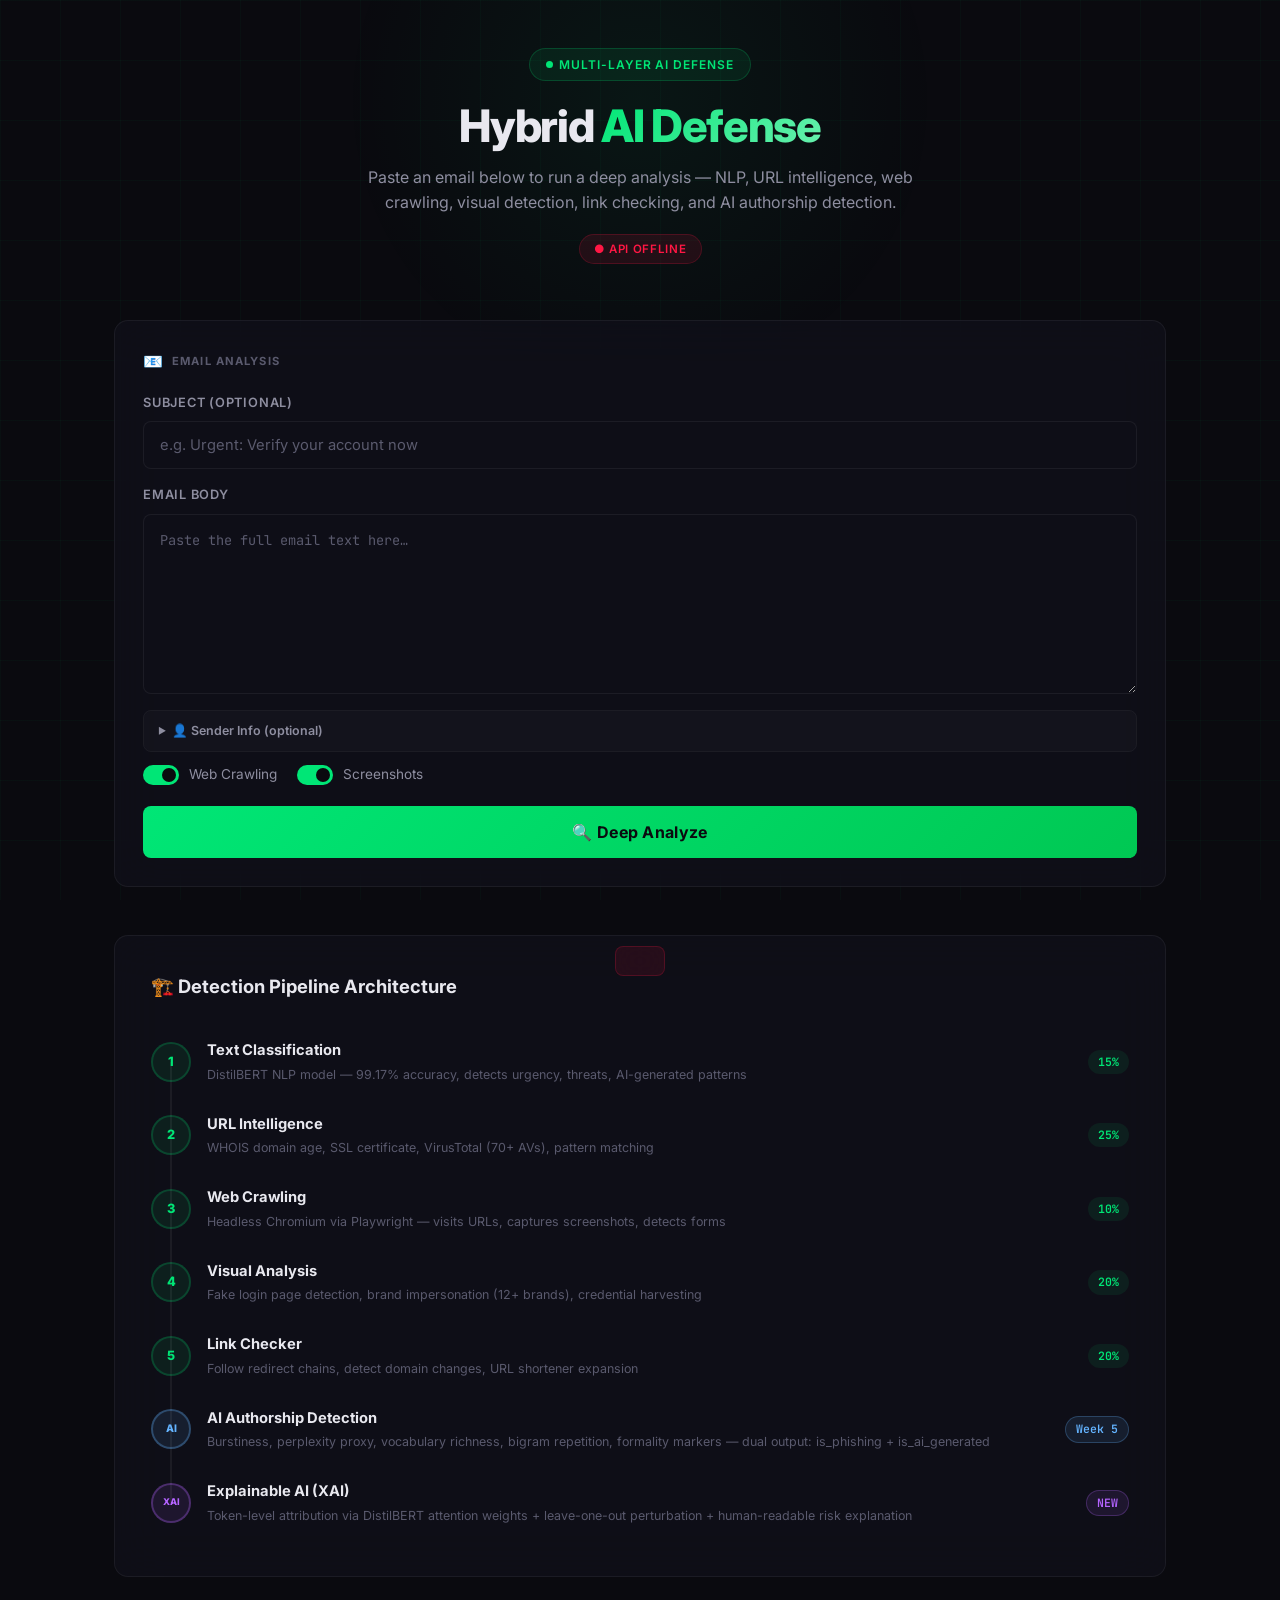
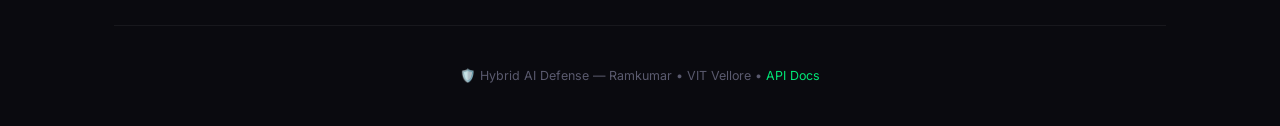
==== commit aacaaa03: "feat: add Explainable AI (XAI) dashboard — Priority 2 complete - backend/services/xai_explainer.py: " ====
--- a/frontend/index.html
+++ b/frontend/index.html
@@ -126,6 +126,11 @@
                 <div class="progress-step" id="step-ai" data-step="6">
                     <div class="progress-step__icon">🤖</div>
                     <div class="progress-step__label">AI Authorship</div>
+                    <div class="progress-step__status"></div>
+                </div>
+                <div class="progress-step" id="step-xai" data-step="7">
+                    <div class="progress-step__icon">🔍</div>
+                    <div class="progress-step__label">XAI</div>
                     <div class="progress-step__status"></div>
                 </div>
             </div>
@@ -211,6 +216,44 @@
                 <ul class="ai-signal-notes" id="aiSignalNotes"></ul>
             </div>
 
+            <!-- XAI Explanation Panel -->
+            <div class="xai-panel card" id="xaiPanel" style="display:none;">
+                <div class="card__title"><span class="icon">🔍</span> Explainable AI (XAI) — Why was this flagged?</div>
+
+                <!-- Summary one-liner -->
+                <div class="xai-summary" id="xaiSummary"></div>
+
+                <!-- Risk category pills -->
+                <div class="xai-categories" id="xaiCategories"></div>
+
+                <!-- Token attribution view -->
+                <div class="xai-token-section">
+                    <div class="xai-token-label">Token Attribution <span class="xai-token-hint">(highlighted words drove the classification)</span></div>
+                    <div class="xai-token-view" id="xaiTokenView"></div>
+                    <!-- Legend -->
+                    <div class="xai-legend">
+                        <span class="xai-legend-item"><span class="xai-tok xai-tok--high">word</span> High influence</span>
+                        <span class="xai-legend-item"><span class="xai-tok xai-tok--mid">word</span> Medium</span>
+                        <span class="xai-legend-item"><span class="xai-tok xai-tok--low">word</span> Low</span>
+                    </div>
+                </div>
+
+                <!-- Top tokens bar chart -->
+                <div class="xai-top-tokens" id="xaiTopTokens" style="display:none;">
+                    <div class="xai-token-label">Top Influential Tokens</div>
+                    <div class="xai-bars" id="xaiBars"></div>
+                </div>
+
+                <!-- LOO delta -->
+                <div class="xai-loo" id="xaiLoo" style="display:none;">
+                    <span class="xai-loo-label">Removing top token drops phishing confidence by</span>
+                    <span class="xai-loo-delta" id="xaiLooDelta">—</span>
+                </div>
+
+                <!-- Full explanation -->
+                <div class="xai-explanation" id="xaiExplanation"></div>
+            </div>
+
             <!-- Layer Grid -->
             <div class="layer-grid" id="layerGrid">
                 <!-- Layer 1: Text Classification -->
@@ -373,7 +416,16 @@
                             <div class="arch-step__desc">Burstiness, perplexity proxy, vocabulary richness, bigram
                                 repetition, formality markers — dual output: is_phishing + is_ai_generated</div>
                         </div>
-                        <div class="arch-step__weight arch-step__weight--ai">NEW</div>
+                        <div class="arch-step__weight arch-step__weight--ai">Week 5</div>
+                    </div>
+                    <div class="arch-step arch-step--xai">
+                        <div class="arch-step__num">XAI</div>
+                        <div class="arch-step__info">
+                            <div class="arch-step__name">Explainable AI (XAI)</div>
+                            <div class="arch-step__desc">Token-level attribution via DistilBERT attention weights +
+                                leave-one-out perturbation + human-readable risk explanation</div>
+                        </div>
+                        <div class="arch-step__weight arch-step__weight--xai">NEW</div>
                     </div>
                 </div>
             </div>
--- a/frontend/styles.css
+++ b/frontend/styles.css
@@ -1572,6 +1572,238 @@
   50% { opacity: 0.55; }
 }
 
+/* --- Architecture step highlight for XAI layer --- */
+.arch-step--xai .arch-step__num {
+  background: rgba(180, 100, 255, 0.1);
+  border-color: rgba(180, 100, 255, 0.3);
+  color: #b464ff;
+  font-size: 0.58rem;
+}
+
+.arch-step__weight--xai {
+  background: rgba(180, 100, 255, 0.1);
+  border: 1px solid rgba(180, 100, 255, 0.25);
+  color: #b464ff;
+  animation: newPulse 2s ease-in-out infinite;
+}
+
+/* ============================================
+   XAI PANEL
+   ============================================ */
+
+.xai-panel {
+  margin-top: 1.5rem;
+  border: 1px solid rgba(180, 100, 255, 0.2);
+  background: rgba(20, 14, 30, 0.65);
+}
+
+.xai-panel .card__title {
+  color: #b464ff;
+}
+
+.xai-summary {
+  font-size: 0.9rem;
+  font-weight: 600;
+  color: var(--text-primary);
+  margin-bottom: 0.75rem;
+  padding: 0.6rem 0.9rem;
+  background: rgba(180, 100, 255, 0.07);
+  border-left: 3px solid #b464ff;
+  border-radius: var(--radius-sm);
+}
+
+/* Risk category pills */
+.xai-categories {
+  display: flex;
+  flex-wrap: wrap;
+  gap: 0.45rem;
+  margin-bottom: 1.2rem;
+}
+
+.xai-cat-pill {
+  display: inline-flex;
+  align-items: center;
+  gap: 0.3rem;
+  font-size: 0.75rem;
+  font-weight: 600;
+  padding: 0.3rem 0.7rem;
+  border-radius: 999px;
+  background: rgba(180, 100, 255, 0.12);
+  border: 1px solid rgba(180, 100, 255, 0.3);
+  color: #c880ff;
+  white-space: nowrap;
+}
+
+/* Token attribution view */
+.xai-token-section {
+  margin-bottom: 1.2rem;
+}
+
+.xai-token-label {
+  font-size: 0.78rem;
+  font-weight: 700;
+  text-transform: uppercase;
+  letter-spacing: 0.06em;
+  color: var(--text-muted);
+  margin-bottom: 0.5rem;
+}
+
+.xai-token-hint {
+  font-weight: 400;
+  text-transform: none;
+  letter-spacing: 0;
+  font-size: 0.74rem;
+  color: var(--text-muted);
+  opacity: 0.7;
+}
+
+.xai-token-view {
+  line-height: 2.1;
+  font-size: 0.88rem;
+  color: var(--text-secondary);
+  word-break: break-word;
+  padding: 0.75rem;
+  background: rgba(0, 0, 0, 0.25);
+  border-radius: var(--radius-sm);
+  border: 1px solid var(--border);
+  max-height: 220px;
+  overflow-y: auto;
+}
+
+/* Token highlight classes */
+.xai-tok {
+  display: inline;
+  border-radius: 3px;
+  padding: 1px 3px;
+  font-weight: 600;
+  cursor: default;
+  transition: filter 0.15s;
+}
+.xai-tok:hover {
+  filter: brightness(1.2);
+}
+
+.xai-tok--high {
+  background: rgba(255, 23, 68, 0.22);
+  color: #ff6b8a;
+  border-bottom: 2px solid rgba(255, 23, 68, 0.6);
+}
+.xai-tok--mid {
+  background: rgba(255, 171, 0, 0.18);
+  color: #ffc84a;
+  border-bottom: 2px solid rgba(255, 171, 0, 0.5);
+}
+.xai-tok--low {
+  background: rgba(180, 100, 255, 0.12);
+  color: #c880ff;
+  border-bottom: 2px solid rgba(180, 100, 255, 0.3);
+}
+
+/* Legend */
+.xai-legend {
+  display: flex;
+  gap: 1.2rem;
+  margin-top: 0.5rem;
+  flex-wrap: wrap;
+}
+.xai-legend-item {
+  display: flex;
+  align-items: center;
+  gap: 0.35rem;
+  font-size: 0.73rem;
+  color: var(--text-muted);
+}
+
+/* Top tokens bar chart */
+.xai-top-tokens {
+  margin-bottom: 1.2rem;
+}
+
+.xai-bars {
+  display: flex;
+  flex-direction: column;
+  gap: 0.45rem;
+  margin-top: 0.5rem;
+}
+
+.xai-bar-row {
+  display: grid;
+  grid-template-columns: 110px 1fr 44px;
+  align-items: center;
+  gap: 0.6rem;
+}
+
+.xai-bar-label {
+  font-size: 0.8rem;
+  color: var(--text-secondary);
+  font-family: var(--mono);
+  overflow: hidden;
+  text-overflow: ellipsis;
+  white-space: nowrap;
+}
+
+.xai-bar-wrap {
+  height: 8px;
+  background: rgba(255, 255, 255, 0.06);
+  border-radius: 999px;
+  overflow: hidden;
+}
+
+.xai-bar-fill {
+  height: 100%;
+  background: linear-gradient(90deg, #b464ff, #e040fb);
+  border-radius: 999px;
+  transition: width 0.6s cubic-bezier(0.4, 0, 0.2, 1);
+  width: 0;
+}
+
+.xai-bar-val {
+  font-size: 0.75rem;
+  color: #b464ff;
+  font-family: var(--mono);
+  text-align: right;
+}
+
+/* LOO delta */
+.xai-loo {
+  display: flex;
+  align-items: center;
+  gap: 0.6rem;
+  margin-bottom: 1rem;
+  font-size: 0.82rem;
+}
+
+.xai-loo-label {
+  color: var(--text-muted);
+}
+
+.xai-loo-delta {
+  font-weight: 700;
+  font-family: var(--mono);
+  font-size: 1rem;
+}
+
+/* Full explanation */
+.xai-explanation {
+  border-top: 1px solid var(--border);
+  padding-top: 0.9rem;
+  display: flex;
+  flex-direction: column;
+  gap: 0.4rem;
+}
+
+.xai-explanation p {
+  font-size: 0.84rem;
+  color: var(--text-secondary);
+  line-height: 1.6;
+  margin: 0;
+}
+
+.xai-explanation p:first-child {
+  font-weight: 600;
+  color: var(--text-primary);
+}
+
 /* --- Responsive --- */
 @media (max-width: 640px) {
   .ai-authorship-banner__header {
@@ -1585,4 +1817,7 @@
   .ai-signal-row {
     grid-template-columns: 90px 1fr 36px;
   }
+  .xai-bar-row {
+    grid-template-columns: 80px 1fr 36px;
+  }
 }
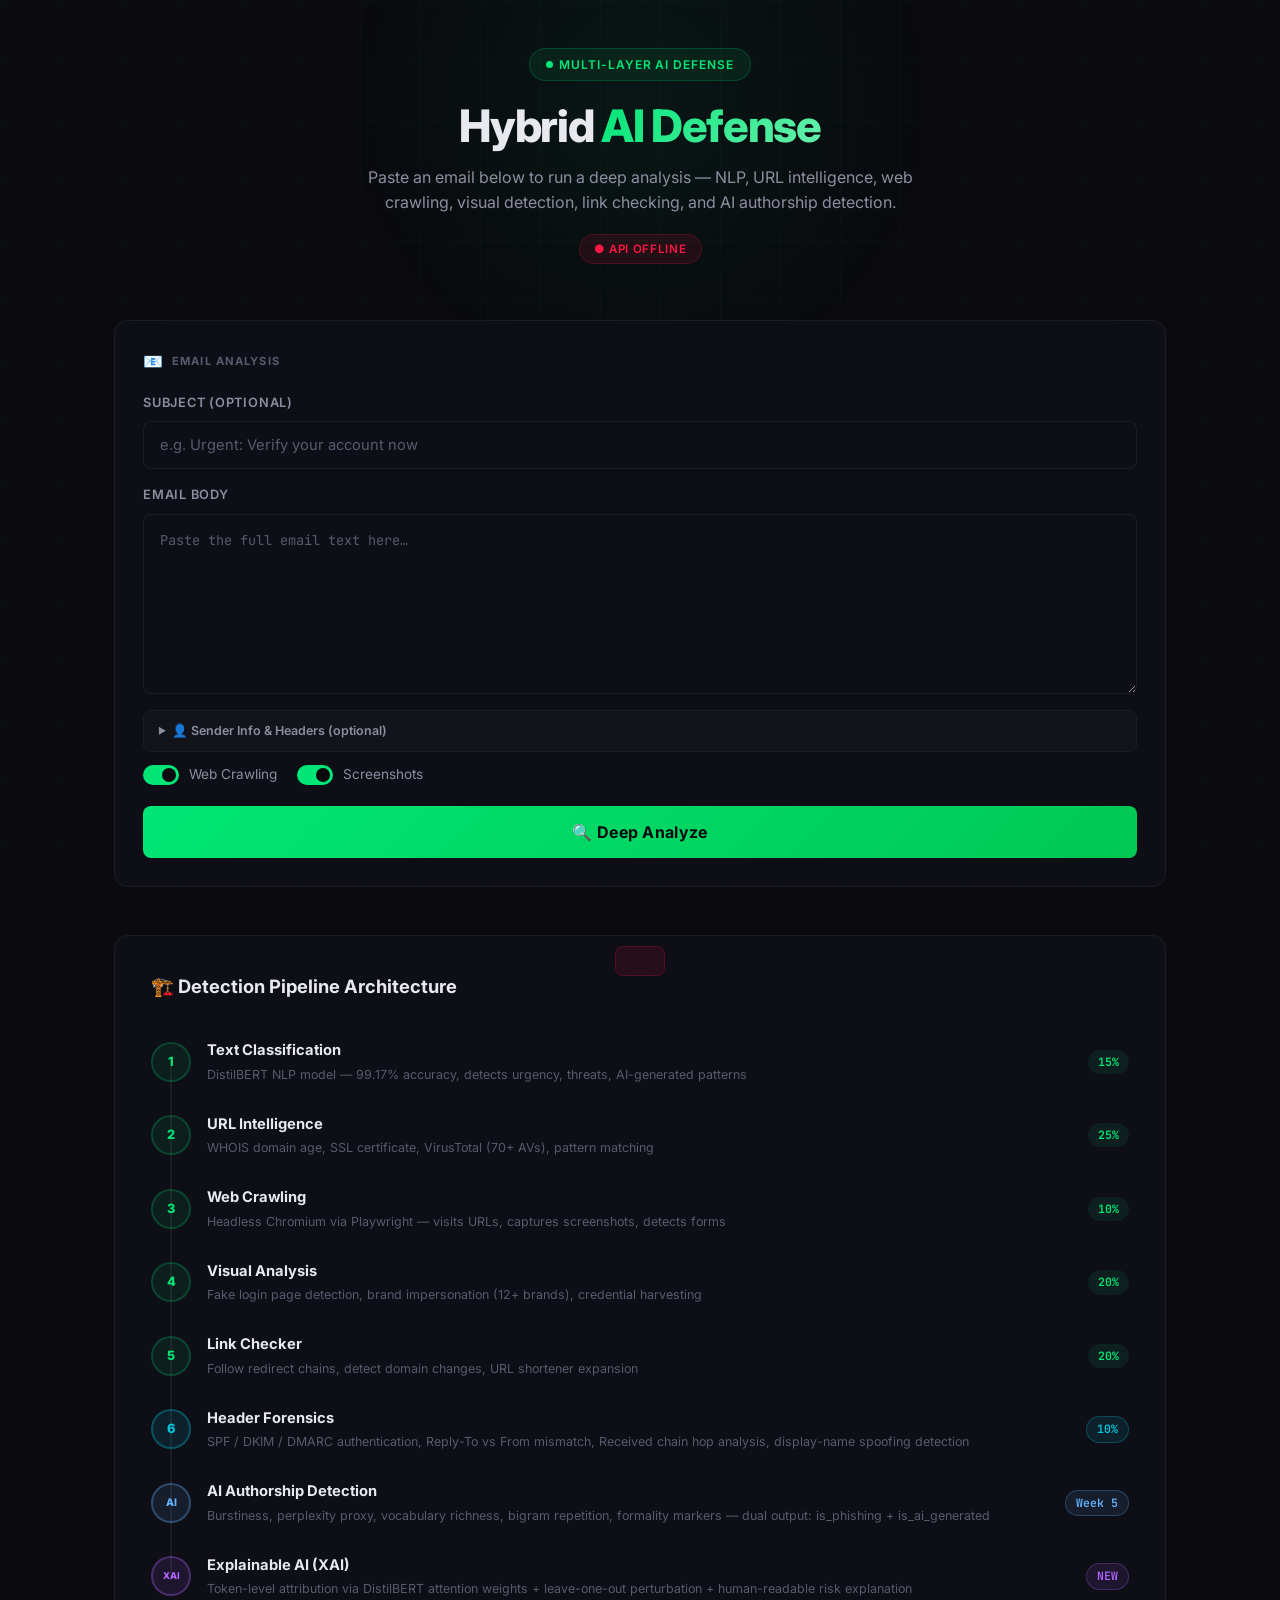
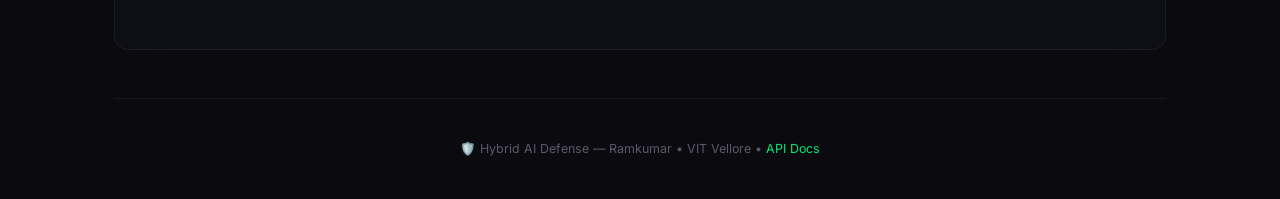
==== commit a919d0ab: "feat: add Email Header Forensics layer — Priority 3 complete - backend/analyzers/header_analyzer.py:" ====
--- a/frontend/index.html
+++ b/frontend/index.html
@@ -53,9 +53,9 @@
                     data-placeholder="Paste the full email text here…"></div>
             </div>
 
-            <!-- Sender Metadata (optional, for manual analysis) -->
+            <!-- Sender Metadata + Raw Headers (optional) -->
             <details class="sender-details" id="senderDetails">
-                <summary class="sender-summary">👤 Sender Info (optional)</summary>
+                <summary class="sender-summary">👤 Sender Info &amp; Headers (optional)</summary>
                 <div class="sender-inputs">
                     <div class="input-group input-group--half">
                         <label for="senderEmail">From Email</label>
@@ -76,6 +76,12 @@
                     <div class="input-group">
                         <label for="securityInfo">Security</label>
                         <input type="text" id="securityInfo" placeholder="e.g. Standard encryption (TLS)" />
+                    </div>
+                    <!-- Raw headers for Layer 6 header forensics -->
+                    <div class="input-group" style="margin-top:0.75rem;">
+                        <label for="rawHeaders">Raw Email Headers <span class="label-hint">(paste full header block for Layer 6 forensics)</span></label>
+                        <textarea id="rawHeaders" class="raw-headers-input" rows="6"
+                            placeholder="Received: from mail.example.com ...&#10;From: attacker@evil.com&#10;Reply-To: attacker@evil.com&#10;Authentication-Results: spf=fail; dkim=fail; dmarc=fail&#10;..."></textarea>
                     </div>
                 </div>
             </details>
@@ -131,6 +137,11 @@
                 <div class="progress-step" id="step-xai" data-step="7">
                     <div class="progress-step__icon">🔍</div>
                     <div class="progress-step__label">XAI</div>
+                    <div class="progress-step__status"></div>
+                </div>
+                <div class="progress-step" id="step-headers" data-step="8">
+                    <div class="progress-step__icon">📋</div>
+                    <div class="progress-step__label">Headers</div>
                     <div class="progress-step__status"></div>
                 </div>
             </div>
@@ -327,6 +338,20 @@
                     </div>
                     <ul class="layer-card__flags" id="linkFlags"></ul>
                 </div>
+
+                <!-- Layer 6: Header Forensics -->
+                <div class="card layer-card layer-card--headers" id="layerHeaders" style="display:none;">
+                    <div class="layer-card__header">
+                        <span class="layer-card__name"><span class="layer-icon">📋</span> Headers</span>
+                        <span class="layer-card__score" id="headerScore">—</span>
+                    </div>
+                    <div class="layer-card__bar">
+                        <div class="layer-card__bar-fill" id="headerBar"></div>
+                    </div>
+                    <!-- Auth badges row -->
+                    <div class="header-auth-badges" id="headerAuthBadges"></div>
+                    <ul class="layer-card__flags" id="headerFlags"></ul>
+                </div>
             </div>
 
             <!-- Screenshot Gallery (populated by JS when crawl screenshots exist) -->
@@ -408,6 +433,15 @@
                                 expansion</div>
                         </div>
                         <div class="arch-step__weight">20%</div>
+                    </div>
+                    <div class="arch-step arch-step--headers">
+                        <div class="arch-step__num">6</div>
+                        <div class="arch-step__info">
+                            <div class="arch-step__name">Header Forensics</div>
+                            <div class="arch-step__desc">SPF / DKIM / DMARC authentication, Reply-To vs From mismatch,
+                                Received chain hop analysis, display-name spoofing detection</div>
+                        </div>
+                        <div class="arch-step__weight arch-step__weight--headers">10%</div>
                     </div>
                     <div class="arch-step arch-step--ai">
                         <div class="arch-step__num">AI</div>
--- a/frontend/styles.css
+++ b/frontend/styles.css
@@ -1804,6 +1804,111 @@
   color: var(--text-primary);
 }
 
+/* ============================================
+   HEADER FORENSICS LAYER
+   ============================================ */
+
+/* Architecture highlight */
+.arch-step--headers .arch-step__num {
+  background: rgba(0, 200, 220, 0.1);
+  border-color: rgba(0, 200, 220, 0.3);
+  color: #00c8dc;
+}
+
+.arch-step__weight--headers {
+  background: rgba(0, 200, 220, 0.1);
+  border: 1px solid rgba(0, 200, 220, 0.25);
+  color: #00c8dc;
+}
+
+/* Layer card tint */
+.layer-card--headers {
+  border-color: rgba(0, 200, 220, 0.18);
+}
+
+/* Raw headers textarea */
+.raw-headers-input {
+  width: 100%;
+  background: var(--bg-input);
+  border: 1px solid var(--border);
+  border-radius: var(--radius-sm);
+  color: var(--text-primary);
+  font-family: var(--mono);
+  font-size: 0.78rem;
+  line-height: 1.5;
+  padding: 0.65rem 0.85rem;
+  resize: vertical;
+  min-height: 120px;
+  transition: border-color var(--transition);
+  box-sizing: border-box;
+}
+
+.raw-headers-input:focus {
+  outline: none;
+  border-color: rgba(0, 200, 220, 0.4);
+  box-shadow: 0 0 0 3px rgba(0, 200, 220, 0.08);
+}
+
+.raw-headers-input::placeholder {
+  color: var(--text-muted);
+  opacity: 0.6;
+}
+
+.label-hint {
+  font-size: 0.72rem;
+  font-weight: 400;
+  color: var(--text-muted);
+  opacity: 0.75;
+}
+
+/* SPF / DKIM / DMARC auth badges */
+.header-auth-badges {
+  display: flex;
+  gap: 0.4rem;
+  flex-wrap: wrap;
+  margin: 0.5rem 0 0.4rem;
+}
+
+.hdr-badge {
+  font-size: 0.72rem;
+  font-weight: 700;
+  font-family: var(--mono);
+  padding: 0.2rem 0.55rem;
+  border-radius: 999px;
+  border: 1px solid transparent;
+  white-space: nowrap;
+}
+
+.hdr-badge--pass {
+  background: rgba(0, 230, 118, 0.12);
+  border-color: rgba(0, 230, 118, 0.3);
+  color: var(--safe);
+}
+
+.hdr-badge--fail {
+  background: rgba(255, 23, 68, 0.12);
+  border-color: rgba(255, 23, 68, 0.35);
+  color: var(--phishing);
+}
+
+.hdr-badge--softfail {
+  background: rgba(255, 171, 0, 0.12);
+  border-color: rgba(255, 171, 0, 0.3);
+  color: var(--suspicious);
+}
+
+.hdr-badge--neutral {
+  background: rgba(0, 200, 220, 0.10);
+  border-color: rgba(0, 200, 220, 0.25);
+  color: #00c8dc;
+}
+
+.hdr-badge--none {
+  background: rgba(255, 255, 255, 0.04);
+  border-color: var(--border);
+  color: var(--text-muted);
+}
+
 /* --- Responsive --- */
 @media (max-width: 640px) {
   .ai-authorship-banner__header {
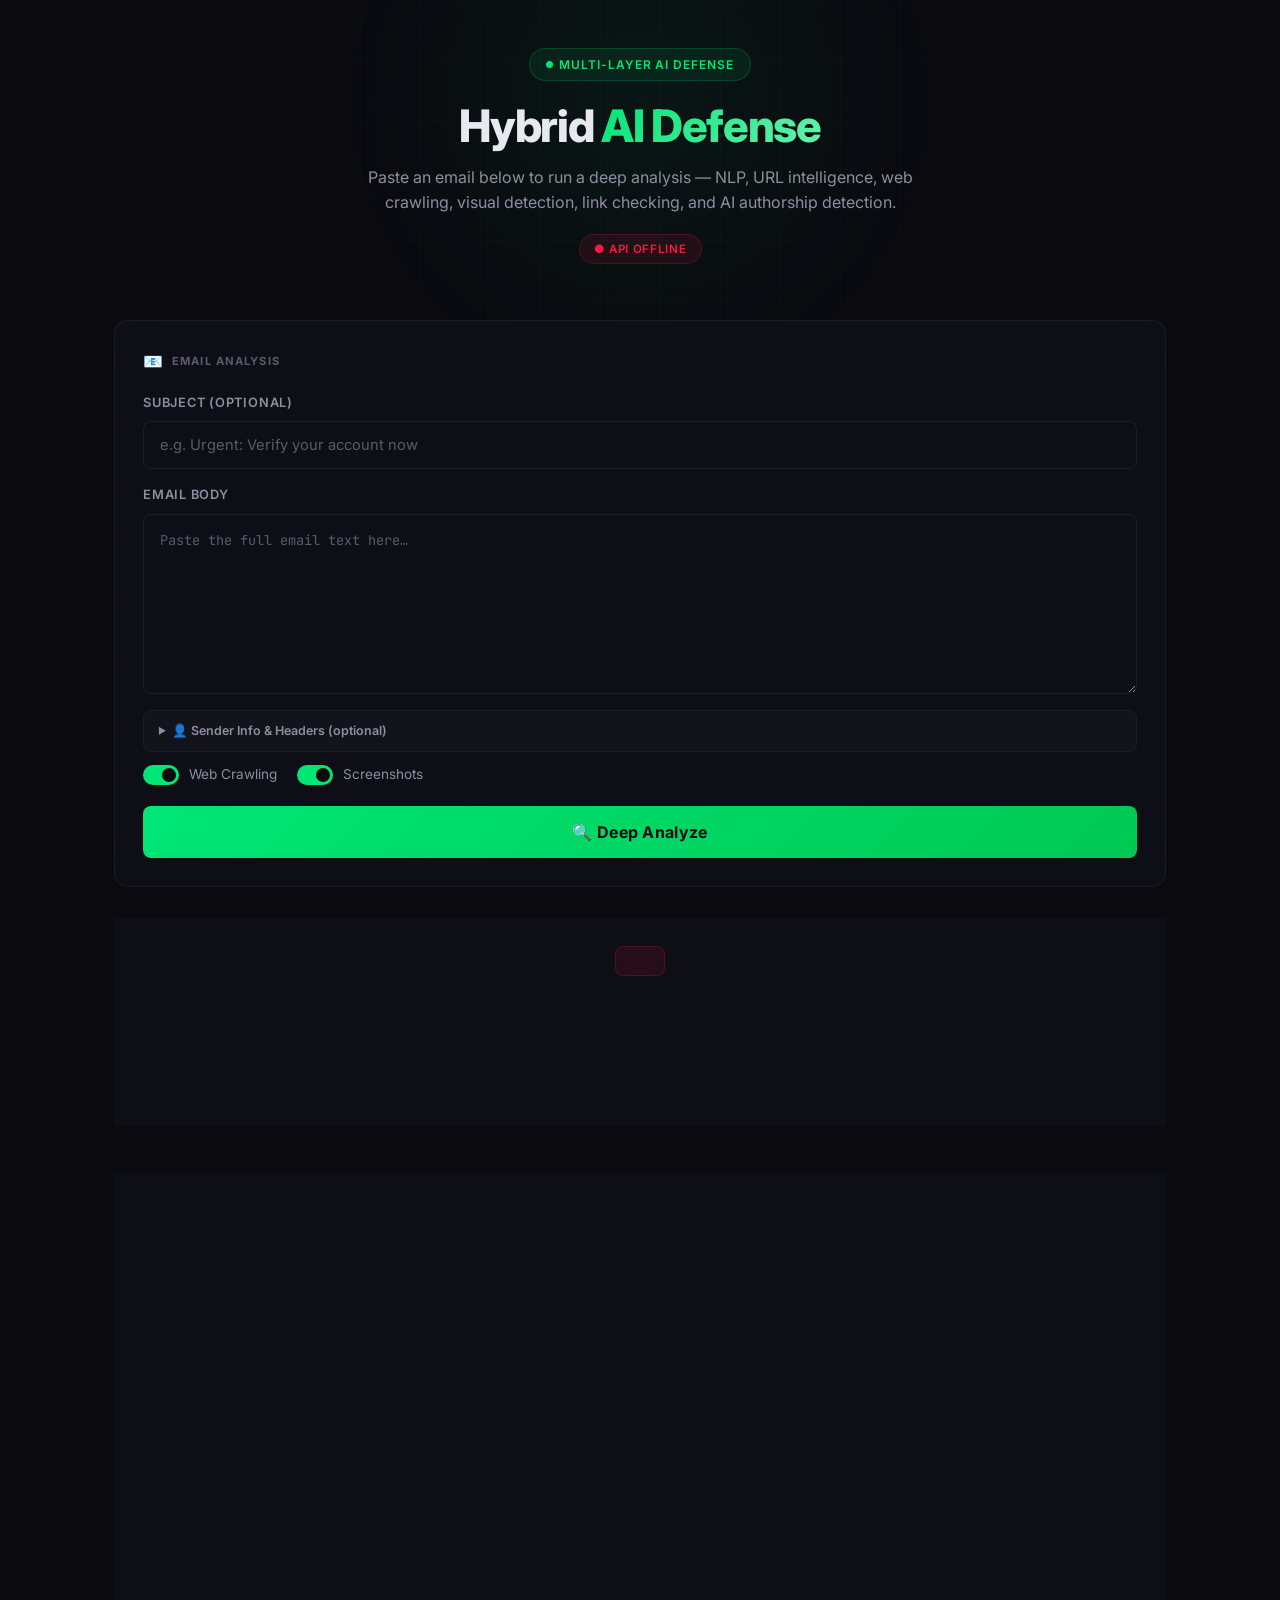
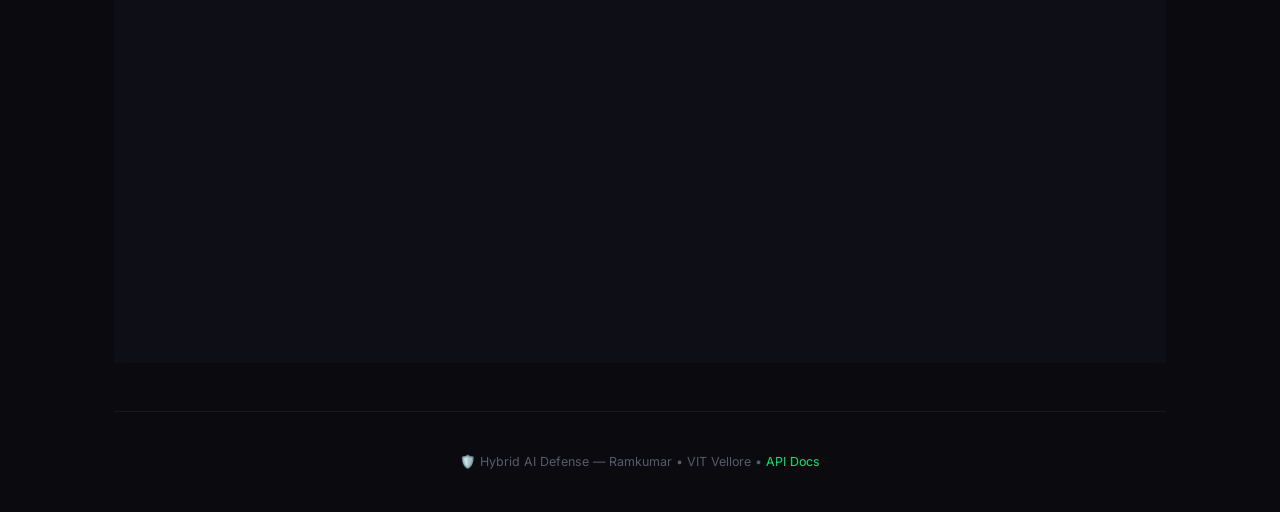
==== commit fcc627f6: "feat: add Adversarial Robustness Testing — Priority 4 complete - backend/analyzers/adversarial_teste" ====
--- a/frontend/index.html
+++ b/frontend/index.html
@@ -374,6 +374,69 @@
             </div>
         </section>
 
+        <!-- ===== ADVERSARIAL ROBUSTNESS SECTION ===== -->
+        <section class="adv-section card" id="advSection">
+            <div class="card__title"><span class="icon">⚔️</span> Adversarial Robustness Test</div>
+            <p class="adv-desc">
+                Test detection resilience against known evasion techniques — homoglyph substitution,
+                zero-width character injection, URL obfuscation, and prompt-style evasion.
+                Uses the email body from the main input.
+            </p>
+            <button class="btn-adv" id="advTestBtn">
+                <span class="btn-text">⚔️ Run Adversarial Test</span>
+                <span class="spinner"></span>
+            </button>
+
+            <!-- Resilience result (hidden until test runs) -->
+            <div class="adv-result" id="advResult" style="display:none;">
+
+                <!-- Score row -->
+                <div class="adv-score-row">
+                    <div class="adv-score-block">
+                        <div class="adv-score-label">Resilience Score</div>
+                        <div class="adv-score-value" id="advResilienceScore">—</div>
+                    </div>
+                    <div class="adv-score-block">
+                        <div class="adv-score-label">Evasion Rate</div>
+                        <div class="adv-score-value adv-score-value--bad" id="advEvasionRate">—</div>
+                    </div>
+                    <div class="adv-score-block">
+                        <div class="adv-score-label">Tests Run</div>
+                        <div class="adv-score-value adv-score-value--neutral" id="advTotalTests">—</div>
+                    </div>
+                    <div class="adv-score-block">
+                        <div class="adv-score-label">Evaded</div>
+                        <div class="adv-score-value adv-score-value--bad" id="advEvaded">—</div>
+                    </div>
+                </div>
+
+                <!-- Summary -->
+                <div class="adv-summary" id="advSummary"></div>
+
+                <!-- Per-attack-type breakdown -->
+                <div class="adv-breakdown" id="advBreakdown"></div>
+
+                <!-- Individual results table -->
+                <div class="adv-results-title">Attack Variant Results</div>
+                <div class="adv-table-wrap">
+                    <table class="adv-table" id="advTable">
+                        <thead>
+                            <tr>
+                                <th>Attack Type</th>
+                                <th>Variant</th>
+                                <th>Orig Score</th>
+                                <th>Adv Score</th>
+                                <th>Delta</th>
+                                <th>Evaded?</th>
+                                <th>Notes</th>
+                            </tr>
+                        </thead>
+                        <tbody id="advTableBody"></tbody>
+                    </table>
+                </div>
+            </div>
+        </section>
+
         <!-- ===== HISTORY SECTION ===== -->
         <section class="history-section" id="historySection" style="display:none;">
             <div class="card">
@@ -460,6 +523,15 @@
                                 leave-one-out perturbation + human-readable risk explanation</div>
                         </div>
                         <div class="arch-step__weight arch-step__weight--xai">NEW</div>
+                    </div>
+                    <div class="arch-step arch-step--adv">
+                        <div class="arch-step__num">ADV</div>
+                        <div class="arch-step__info">
+                            <div class="arch-step__name">Adversarial Robustness Testing</div>
+                            <div class="arch-step__desc">Homoglyph substitution, zero-width injection, URL obfuscation,
+                                prompt-style evasion — resilience score + per-variant evasion report</div>
+                        </div>
+                        <div class="arch-step__weight arch-step__weight--adv">NEW</div>
                     </div>
                 </div>
             </div>
--- a/frontend/styles.css
+++ b/frontend/styles.css
@@ -595,6 +595,7 @@
   display: grid;
   grid-template-columns: repeat(auto-fit, minmax(220px, 1fr));
   gap: 16px;
+  margin-top: 0;
   margin-bottom: 28px;
 }
 
@@ -1356,7 +1357,8 @@
    ============================================ */
 
 .ai-authorship-banner {
-  margin-bottom: 20px;
+  margin-top: 1.75rem;
+  margin-bottom: 1.75rem;
   border: 1px solid var(--border);
   transition: border-color 0.4s ease, box-shadow 0.4s ease;
 }
@@ -1592,7 +1594,8 @@
    ============================================ */
 
 .xai-panel {
-  margin-top: 1.5rem;
+  margin-top: 1.75rem;
+  margin-bottom: 1.75rem;
   border: 1px solid rgba(180, 100, 255, 0.2);
   background: rgba(20, 14, 30, 0.65);
 }
@@ -1909,8 +1912,232 @@
   color: var(--text-muted);
 }
 
+/* ============================================
+   ADVERSARIAL ROBUSTNESS SECTION
+   ============================================ */
+
+.adv-section {
+  margin-top: 1.5rem;
+}
+
+.adv-desc {
+  font-size: 0.875rem;
+  color: var(--text-secondary);
+  margin-bottom: 1.25rem;
+  line-height: 1.6;
+}
+
+.btn-adv {
+  display: inline-flex;
+  align-items: center;
+  gap: 0.5rem;
+  background: linear-gradient(135deg, rgba(255, 100, 0, 0.15), rgba(255, 50, 0, 0.08));
+  border: 1px solid rgba(255, 100, 0, 0.3);
+  color: #ff6400;
+  font-size: 0.9rem;
+  font-weight: 600;
+  padding: 0.65rem 1.4rem;
+  border-radius: var(--radius-sm);
+  cursor: pointer;
+  transition: all var(--transition);
+  font-family: var(--font);
+}
+
+.btn-adv:hover {
+  background: linear-gradient(135deg, rgba(255, 100, 0, 0.22), rgba(255, 50, 0, 0.14));
+  border-color: rgba(255, 100, 0, 0.5);
+  transform: translateY(-1px);
+}
+
+.btn-adv.loading .btn-text { display: none; }
+.btn-adv.loading .spinner { display: block; }
+.btn-adv .spinner { display: none; }
+
+/* Architecture step */
+.arch-step--adv .arch-step__num {
+  background: rgba(255, 100, 0, 0.1);
+  border-color: rgba(255, 100, 0, 0.3);
+  color: #ff6400;
+}
+
+.arch-step__weight--adv {
+  background: rgba(255, 100, 0, 0.1);
+  border: 1px solid rgba(255, 100, 0, 0.25);
+  color: #ff6400;
+}
+
+/* Result area */
+.adv-result {
+  margin-top: 1.5rem;
+  border-top: 1px solid var(--border);
+  padding-top: 1.25rem;
+}
+
+/* Score row */
+.adv-score-row {
+  display: grid;
+  grid-template-columns: repeat(4, 1fr);
+  gap: 0.75rem;
+  margin-bottom: 1.25rem;
+}
+
+.adv-score-block {
+  background: var(--bg-input);
+  border: 1px solid var(--border);
+  border-radius: var(--radius-sm);
+  padding: 0.85rem 1rem;
+  text-align: center;
+}
+
+.adv-score-label {
+  font-size: 0.72rem;
+  font-weight: 600;
+  text-transform: uppercase;
+  letter-spacing: 0.06em;
+  color: var(--text-muted);
+  margin-bottom: 0.3rem;
+}
+
+.adv-score-value {
+  font-size: 1.5rem;
+  font-weight: 800;
+  font-family: var(--mono);
+  color: var(--safe);
+}
+
+.adv-score-value--bad  { color: var(--phishing); }
+.adv-score-value--neutral { color: var(--text-secondary); }
+
+/* Summary */
+.adv-summary {
+  font-size: 0.875rem;
+  font-weight: 600;
+  color: var(--text-primary);
+  padding: 0.75rem 1rem;
+  background: rgba(255, 100, 0, 0.06);
+  border-left: 3px solid #ff6400;
+  border-radius: 0 var(--radius-sm) var(--radius-sm) 0;
+  margin-bottom: 1.25rem;
+}
+
+/* Per-type breakdown pills */
+.adv-breakdown {
+  display: flex;
+  gap: 0.6rem;
+  flex-wrap: wrap;
+  margin-bottom: 1.25rem;
+}
+
+.adv-breakdown-pill {
+  font-size: 0.78rem;
+  font-weight: 600;
+  padding: 0.3rem 0.75rem;
+  border-radius: 999px;
+  border: 1px solid var(--border);
+  background: rgba(255, 255, 255, 0.03);
+  color: var(--text-secondary);
+  font-family: var(--mono);
+}
+
+.adv-breakdown-pill--warn {
+  background: rgba(255, 171, 0, 0.1);
+  border-color: rgba(255, 171, 0, 0.3);
+  color: var(--suspicious);
+}
+
+.adv-breakdown-pill--ok {
+  background: rgba(0, 230, 118, 0.08);
+  border-color: rgba(0, 230, 118, 0.25);
+  color: var(--safe);
+}
+
+/* Results title */
+.adv-results-title {
+  font-size: 0.8rem;
+  font-weight: 700;
+  text-transform: uppercase;
+  letter-spacing: 0.07em;
+  color: var(--text-muted);
+  margin-bottom: 0.65rem;
+}
+
+/* Table */
+.adv-table-wrap {
+  overflow-x: auto;
+  border-radius: var(--radius-sm);
+  border: 1px solid var(--border);
+}
+
+.adv-table {
+  width: 100%;
+  border-collapse: collapse;
+  font-size: 0.8rem;
+}
+
+.adv-table th {
+  background: rgba(255, 255, 255, 0.04);
+  padding: 0.6rem 0.8rem;
+  text-align: left;
+  font-weight: 700;
+  font-size: 0.72rem;
+  text-transform: uppercase;
+  letter-spacing: 0.05em;
+  color: var(--text-muted);
+  border-bottom: 1px solid var(--border);
+  white-space: nowrap;
+}
+
+.adv-table td {
+  padding: 0.55rem 0.8rem;
+  border-bottom: 1px solid var(--border);
+  vertical-align: top;
+  color: var(--text-secondary);
+}
+
+.adv-table tr:last-child td { border-bottom: none; }
+
+.adv-table tr:hover td {
+  background: rgba(255, 255, 255, 0.02);
+}
+
+.adv-tag {
+  display: inline-block;
+  font-size: 0.7rem;
+  font-weight: 700;
+  font-family: var(--mono);
+  padding: 0.15rem 0.45rem;
+  border-radius: 4px;
+  border: 1px solid transparent;
+  white-space: nowrap;
+}
+
+.adv-tag--homoglyph    { background: rgba(180, 0, 255, 0.1); border-color: rgba(180, 0, 255, 0.3); color: #c84bff; }
+.adv-tag--zero_width   { background: rgba(0, 200, 220, 0.1); border-color: rgba(0, 200, 220, 0.3); color: #00c8dc; }
+.adv-tag--url_obfuscation { background: rgba(255, 171, 0, 0.1); border-color: rgba(255, 171, 0, 0.3); color: var(--suspicious); }
+.adv-tag--prompt_evasion  { background: rgba(255, 23, 68, 0.1); border-color: rgba(255, 23, 68, 0.3); color: var(--phishing); }
+
+.adv-evaded-yes { color: var(--phishing); font-weight: 700; }
+.adv-evaded-no  { color: var(--safe);     font-weight: 700; }
+
+.adv-delta-pos { color: var(--phishing); }
+.adv-delta-neg { color: var(--safe); }
+
+.adv-notes-list {
+  list-style: none;
+  padding: 0;
+  margin: 0;
+  font-size: 0.74rem;
+  color: var(--text-muted);
+}
+
+.adv-notes-list li::before {
+  content: '• ';
+  color: var(--text-muted);
+}
+
 /* --- Responsive --- */
 @media (max-width: 640px) {
+  .adv-score-row { grid-template-columns: repeat(2, 1fr); }
   .ai-authorship-banner__header {
     flex-direction: column;
     align-items: flex-start;
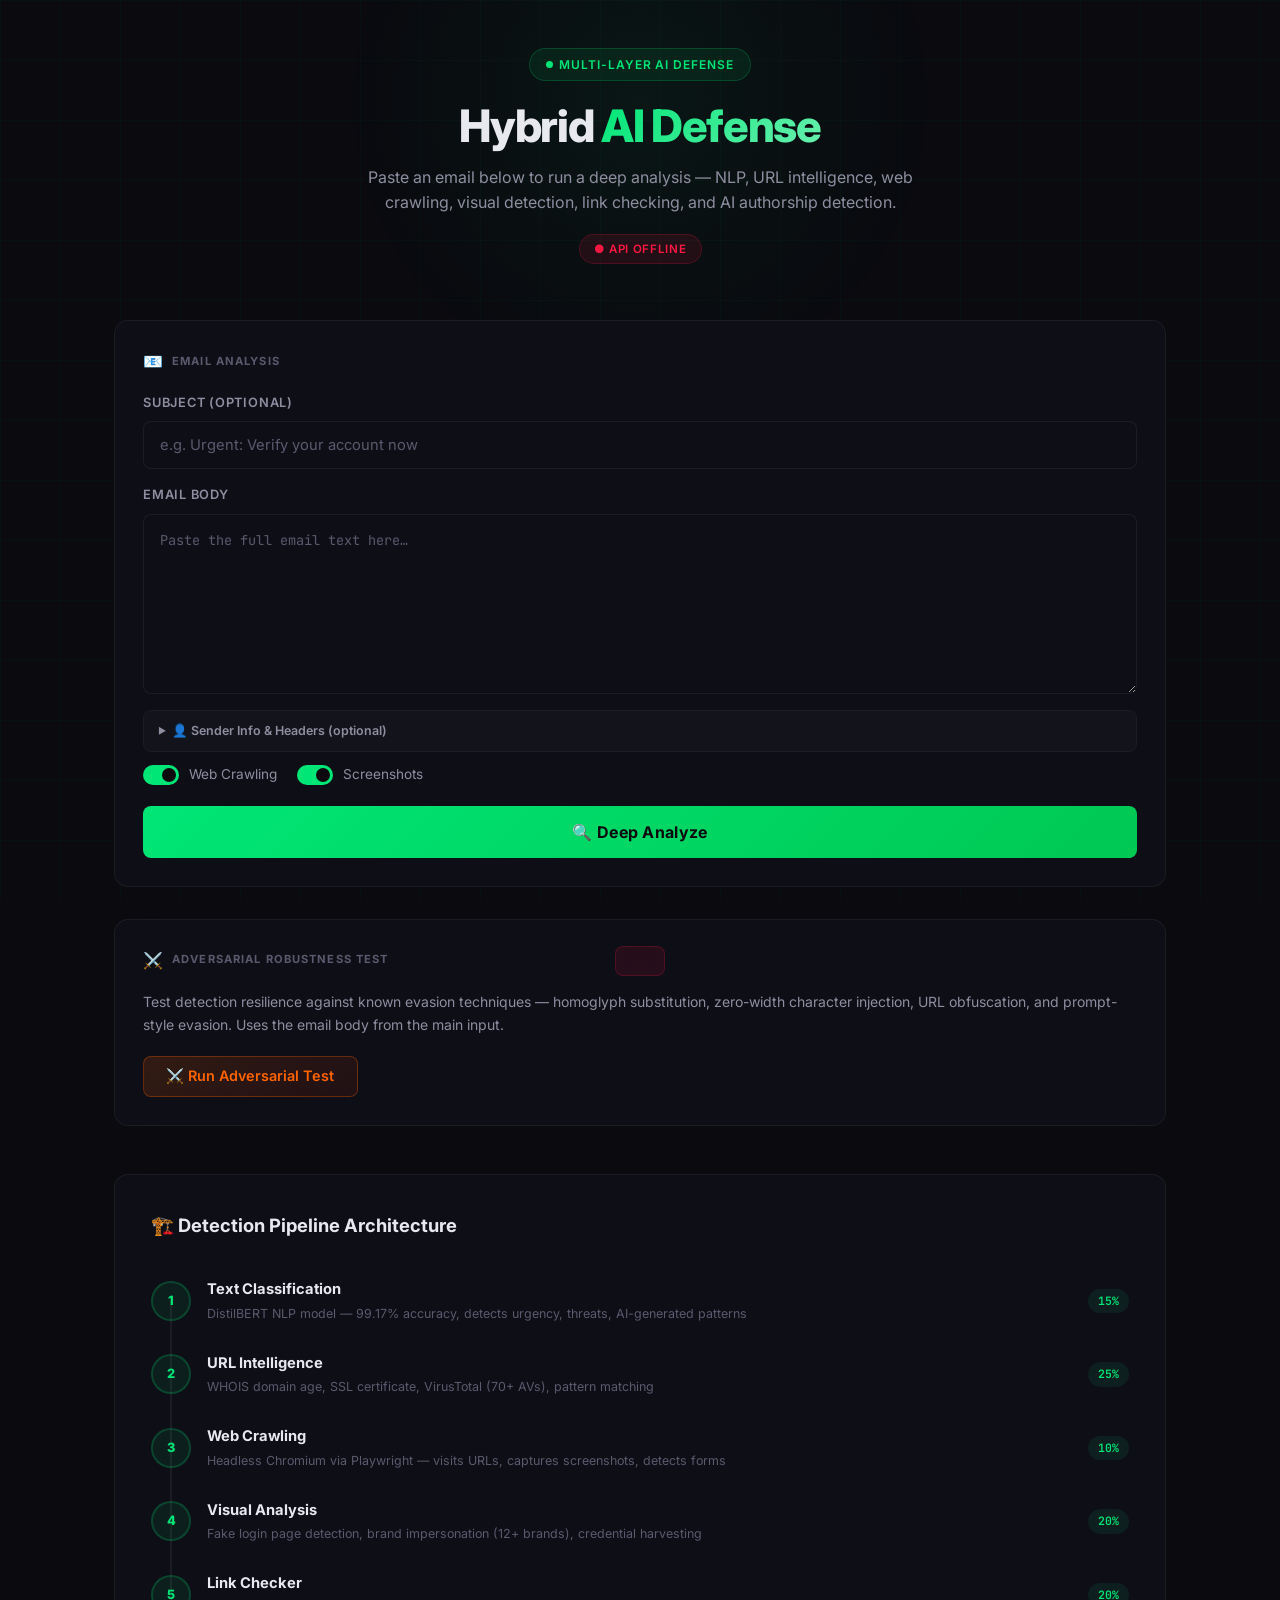
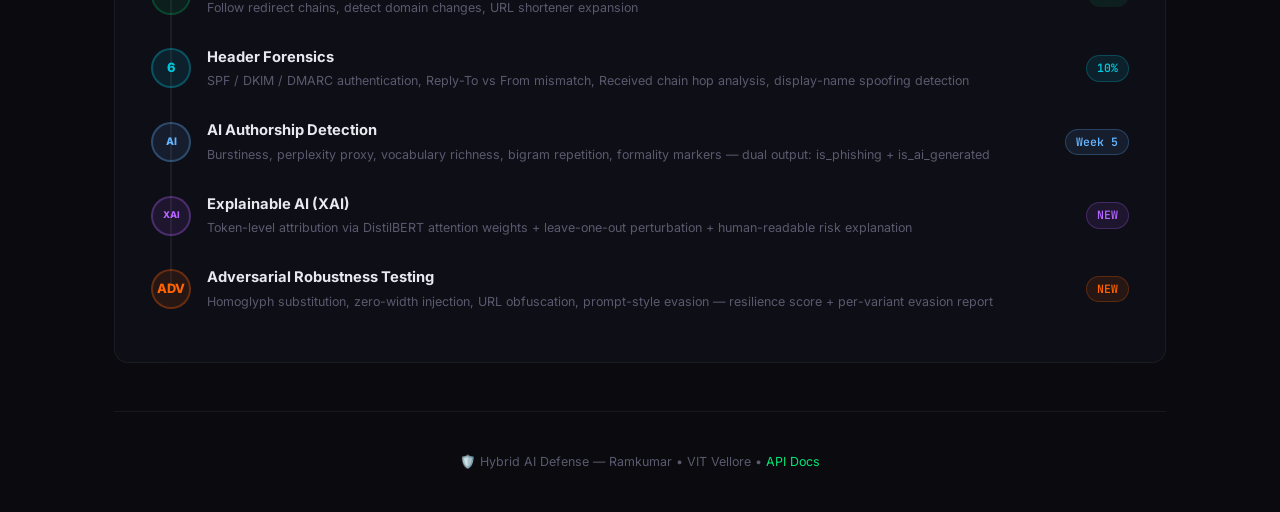
==== commit fb7f271c: "minor bug fix" ====
--- a/frontend/index.html
+++ b/frontend/index.html
@@ -385,6 +385,7 @@
             <button class="btn-adv" id="advTestBtn">
                 <span class="btn-text">⚔️ Run Adversarial Test</span>
                 <span class="spinner"></span>
+                <span class="btn-loading-text" style="display:none;">Running tests… (may take ~30s)</span>
             </button>
 
             <!-- Resilience result (hidden until test runs) -->
--- a/frontend/styles.css
+++ b/frontend/styles.css
@@ -1950,8 +1950,17 @@
 }
 
 .btn-adv.loading .btn-text { display: none; }
-.btn-adv.loading .spinner { display: block; }
-.btn-adv .spinner { display: none; }
+.btn-adv.loading .spinner { display: inline-block; }
+.btn-adv .spinner {
+  display: none;
+  width: 18px;
+  height: 18px;
+  border: 2.5px solid rgba(255, 100, 0, 0.2);
+  border-top-color: #ff6400;
+  border-radius: 50%;
+  animation: spin 0.8s linear infinite;
+  margin: 0 auto;
+}
 
 /* Architecture step */
 .arch-step--adv .arch-step__num {
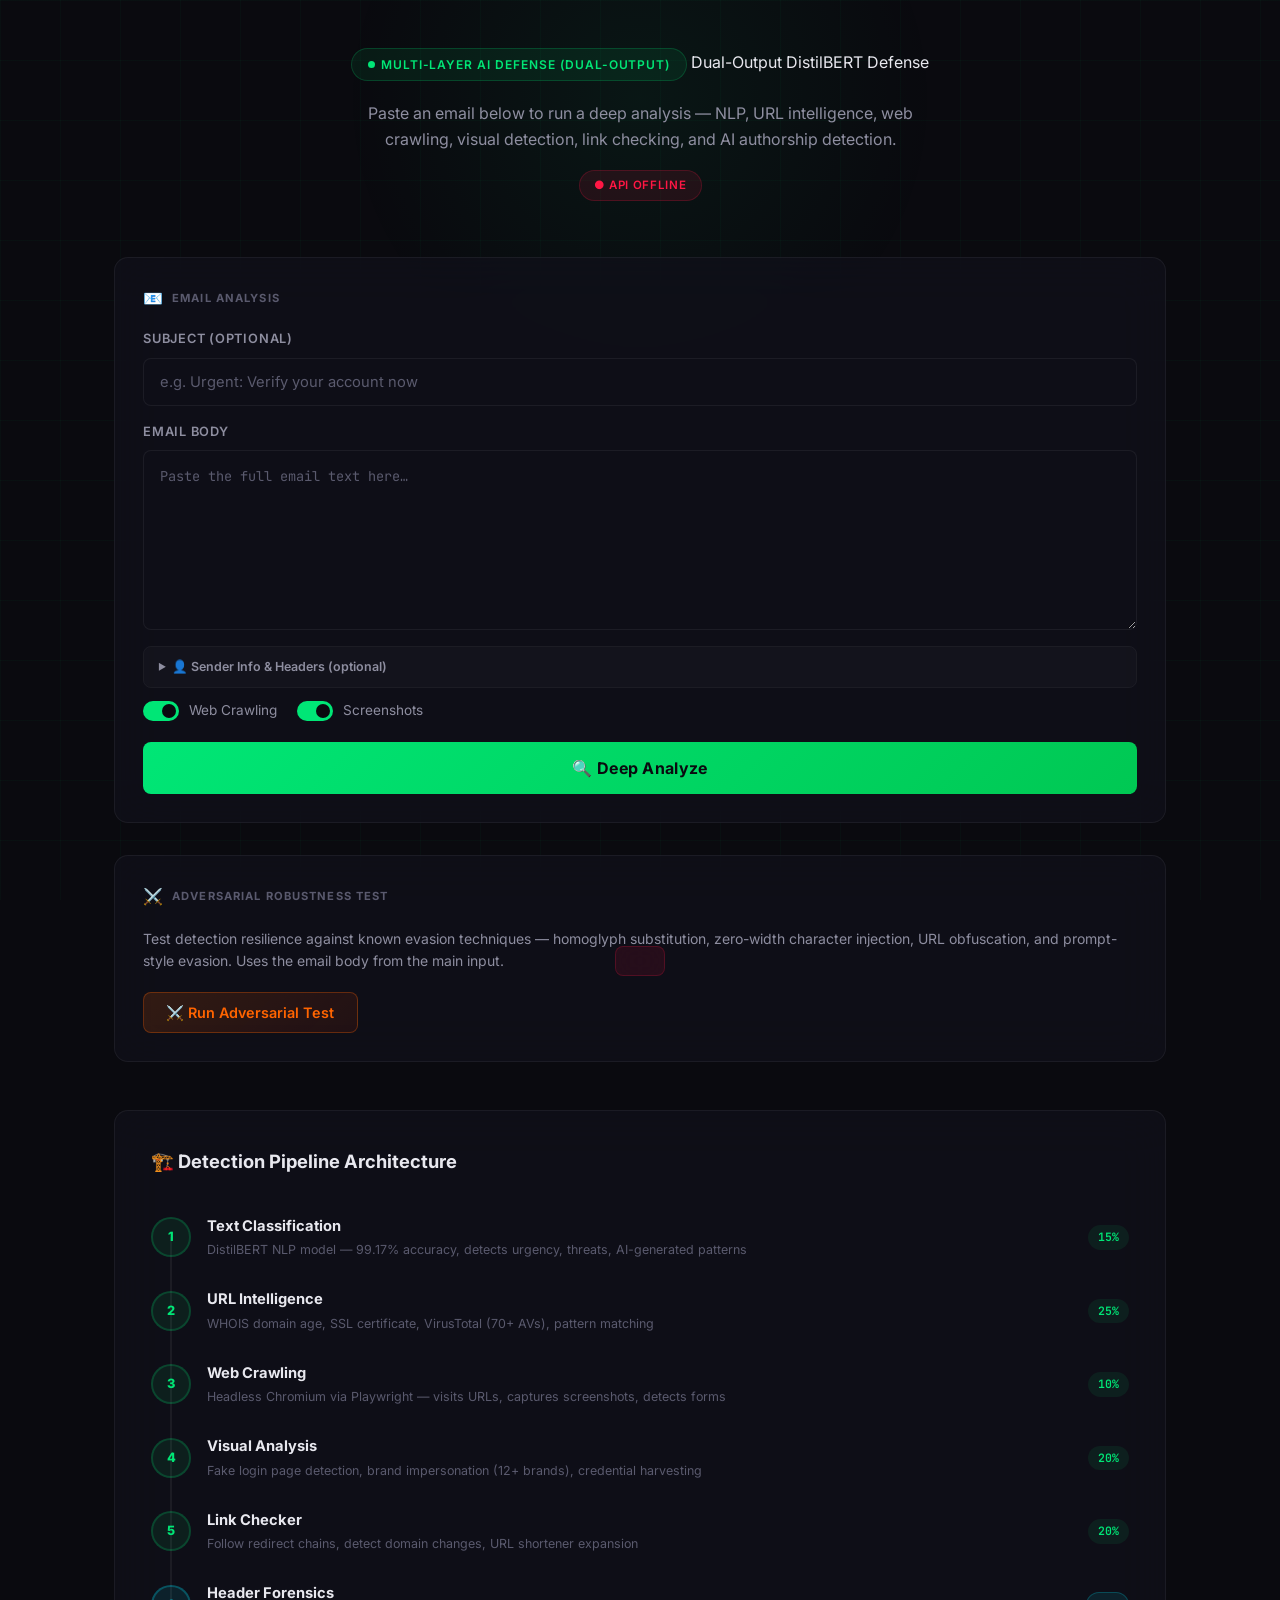
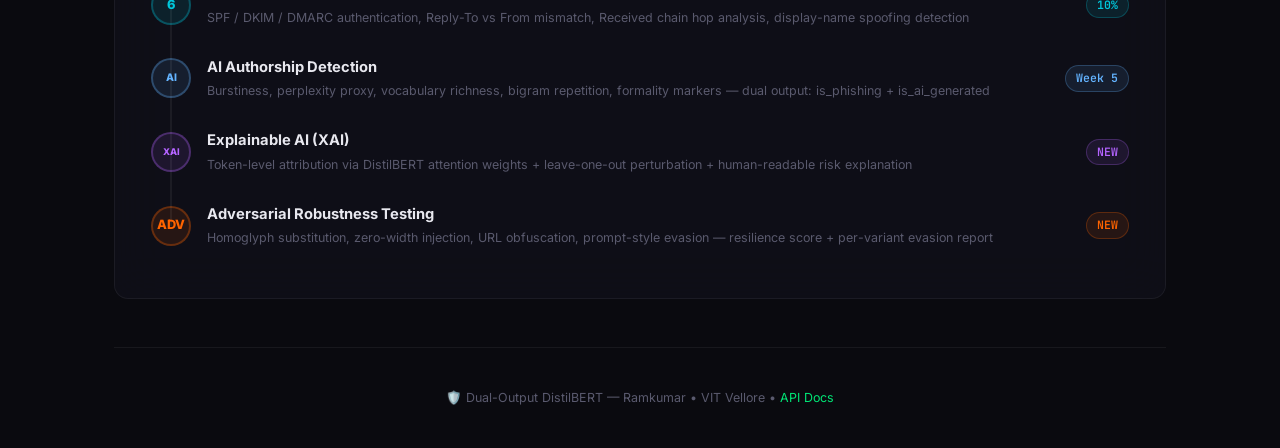
==== commit 1e6f57ba: "Updated documentation and branding to match correct repository name" ====
--- a/frontend/index.html
+++ b/frontend/index.html
@@ -4,7 +4,7 @@
 <head>
     <meta charset="UTF-8" />
     <meta name="viewport" content="width=device-width, initial-scale=1.0" />
-    <title>Hybrid AI Defense — Phishing Detection Dashboard</title>
+    <title>Dual-Output DistilBERT — Phishing Detection Dashboard</title>
     <meta name="description"
         content="Multi-layer phishing detection system that combines NLP, URL intelligence, web crawling, and visual analysis to detect AI-generated phishing emails." />
     <link rel="stylesheet" href="styles.css" />
@@ -24,11 +24,9 @@
         <header class="header">
             <div class="header__badge">
                 <span class="dot"></span>
-                Multi-Layer AI Defense
-            </div>
-            <h1 class="header__title">
-                Hybrid <span class="accent">AI Defense</span>
-            </h1>
+                Multi-Layer AI Defense (Dual-Output)
+            </div>
+                Dual-Output <span class="accent">DistilBERT Defense</span>
             <p class="header__sub">
                 Paste an email below to run a deep analysis — NLP, URL intelligence, web crawling, visual
                 detection, link checking, and AI authorship detection.
@@ -541,7 +539,7 @@
         <!-- ===== FOOTER ===== -->
         <footer class="footer">
             <p class="footer__text">
-                🛡️ Hybrid AI Defense &mdash; Ramkumar &bull; VIT Vellore &bull;
+                🛡️ Dual-Output DistilBERT &mdash; Ramkumar &bull; VIT Vellore &bull;
                 <a href="http://localhost:8001/docs" target="_blank" rel="noopener">API Docs</a>
             </p>
         </footer>
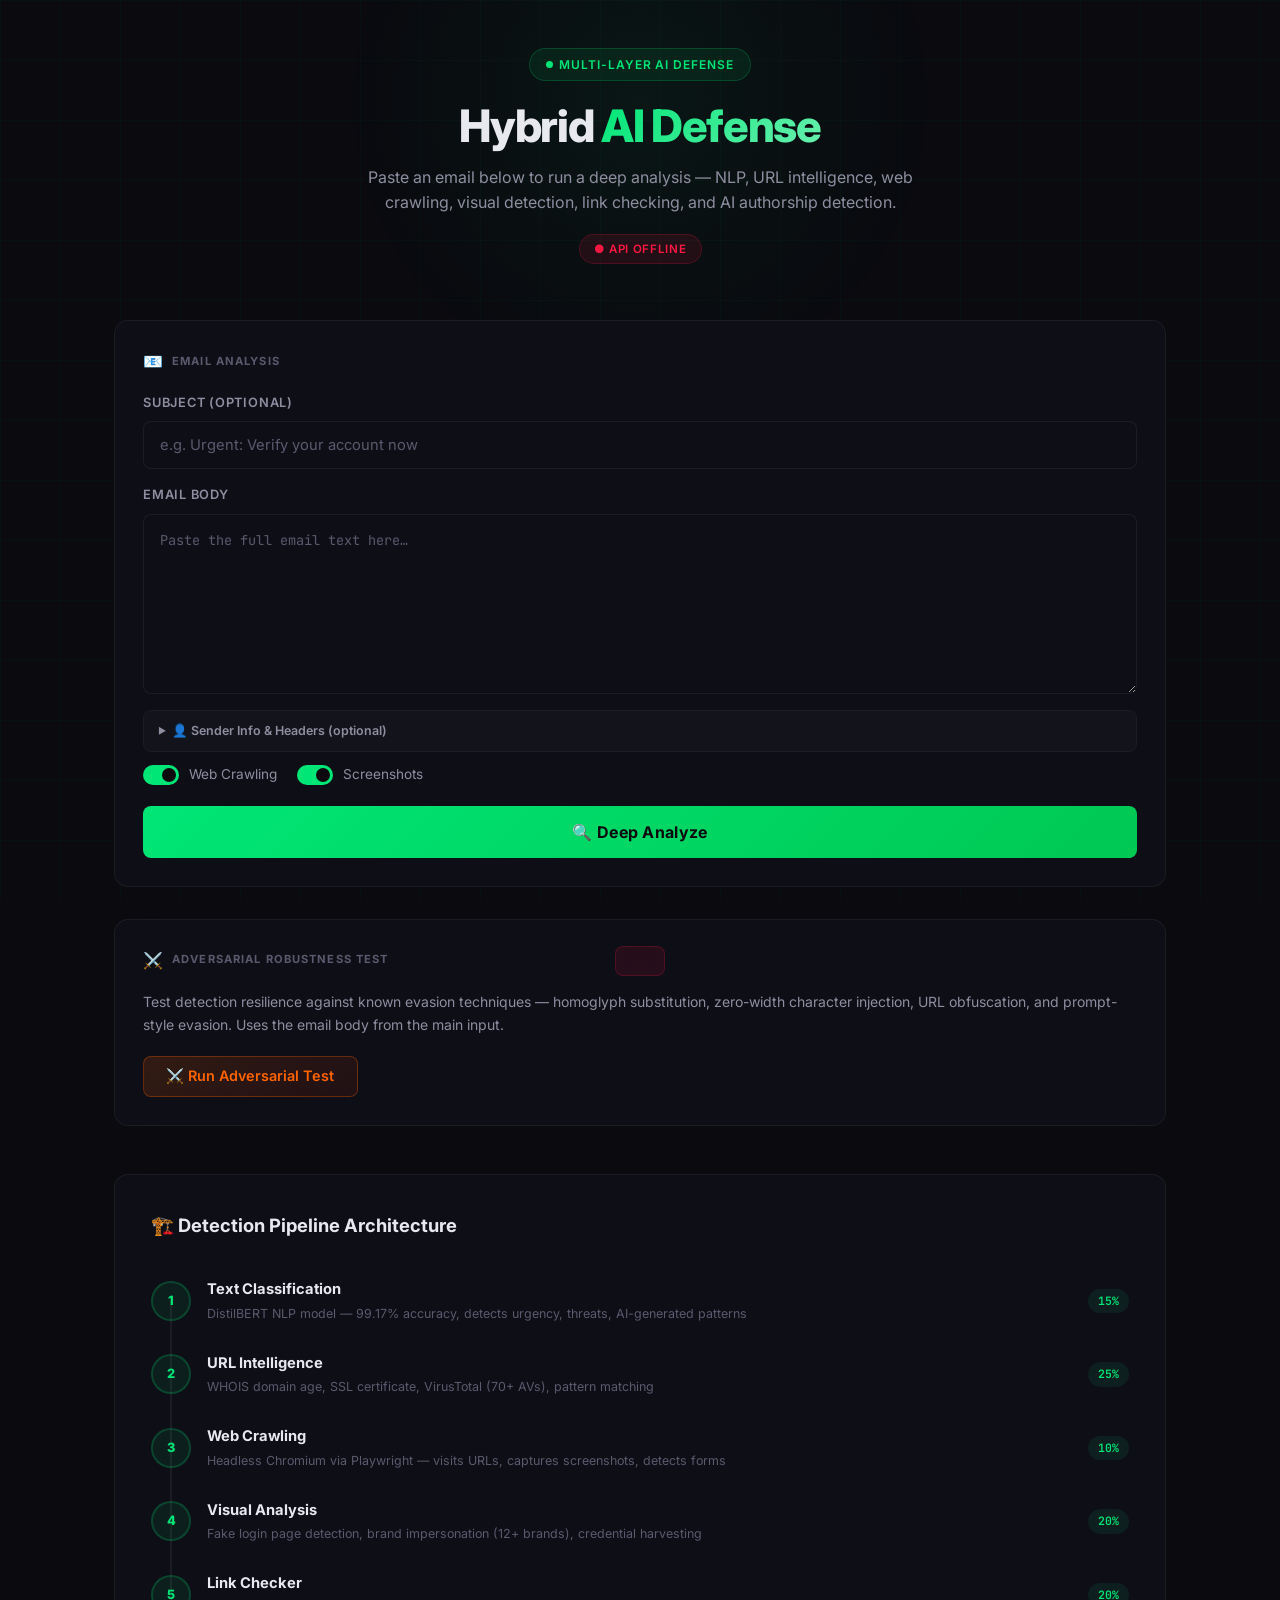
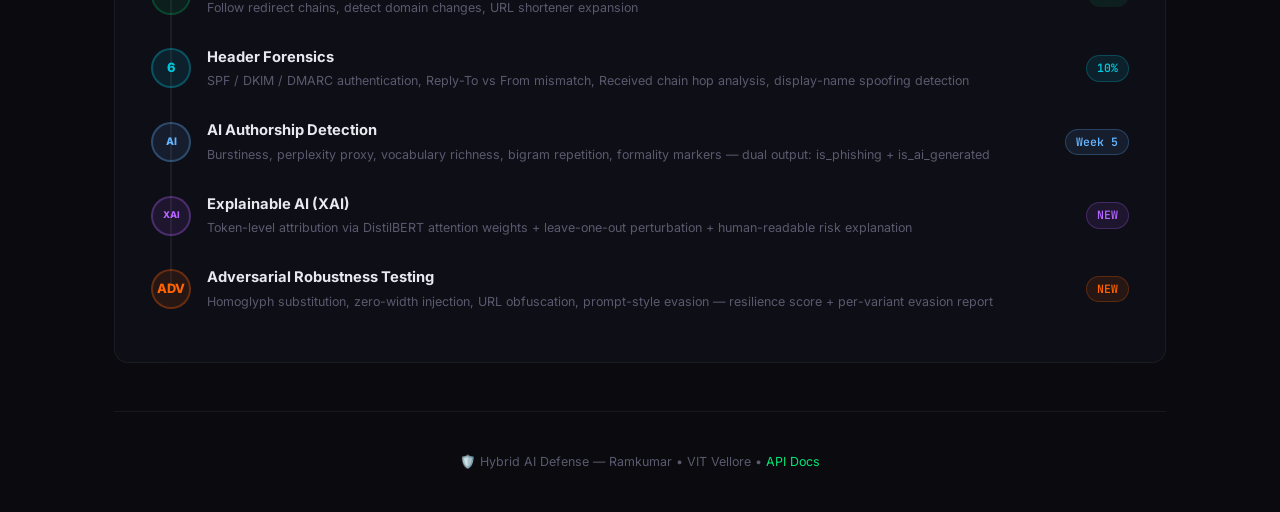
==== commit 5873b793: "Standardized repository name and fixed documentation inconsistencies" ====
--- a/frontend/index.html
+++ b/frontend/index.html
@@ -4,7 +4,7 @@
 <head>
     <meta charset="UTF-8" />
     <meta name="viewport" content="width=device-width, initial-scale=1.0" />
-    <title>Dual-Output DistilBERT — Phishing Detection Dashboard</title>
+    <title>Hybrid AI Defense — Phishing Detection Dashboard</title>
     <meta name="description"
         content="Multi-layer phishing detection system that combines NLP, URL intelligence, web crawling, and visual analysis to detect AI-generated phishing emails." />
     <link rel="stylesheet" href="styles.css" />
@@ -24,9 +24,11 @@
         <header class="header">
             <div class="header__badge">
                 <span class="dot"></span>
-                Multi-Layer AI Defense (Dual-Output)
-            </div>
-                Dual-Output <span class="accent">DistilBERT Defense</span>
+                Multi-Layer AI Defense
+            </div>
+            <h1 class="header__title">
+                Hybrid <span class="accent">AI Defense</span>
+            </h1>
             <p class="header__sub">
                 Paste an email below to run a deep analysis — NLP, URL intelligence, web crawling, visual
                 detection, link checking, and AI authorship detection.
@@ -539,7 +541,7 @@
         <!-- ===== FOOTER ===== -->
         <footer class="footer">
             <p class="footer__text">
-                🛡️ Dual-Output DistilBERT &mdash; Ramkumar &bull; VIT Vellore &bull;
+                🛡️ Hybrid AI Defense &mdash; Ramkumar &bull; VIT Vellore &bull;
                 <a href="http://localhost:8001/docs" target="_blank" rel="noopener">API Docs</a>
             </p>
         </footer>
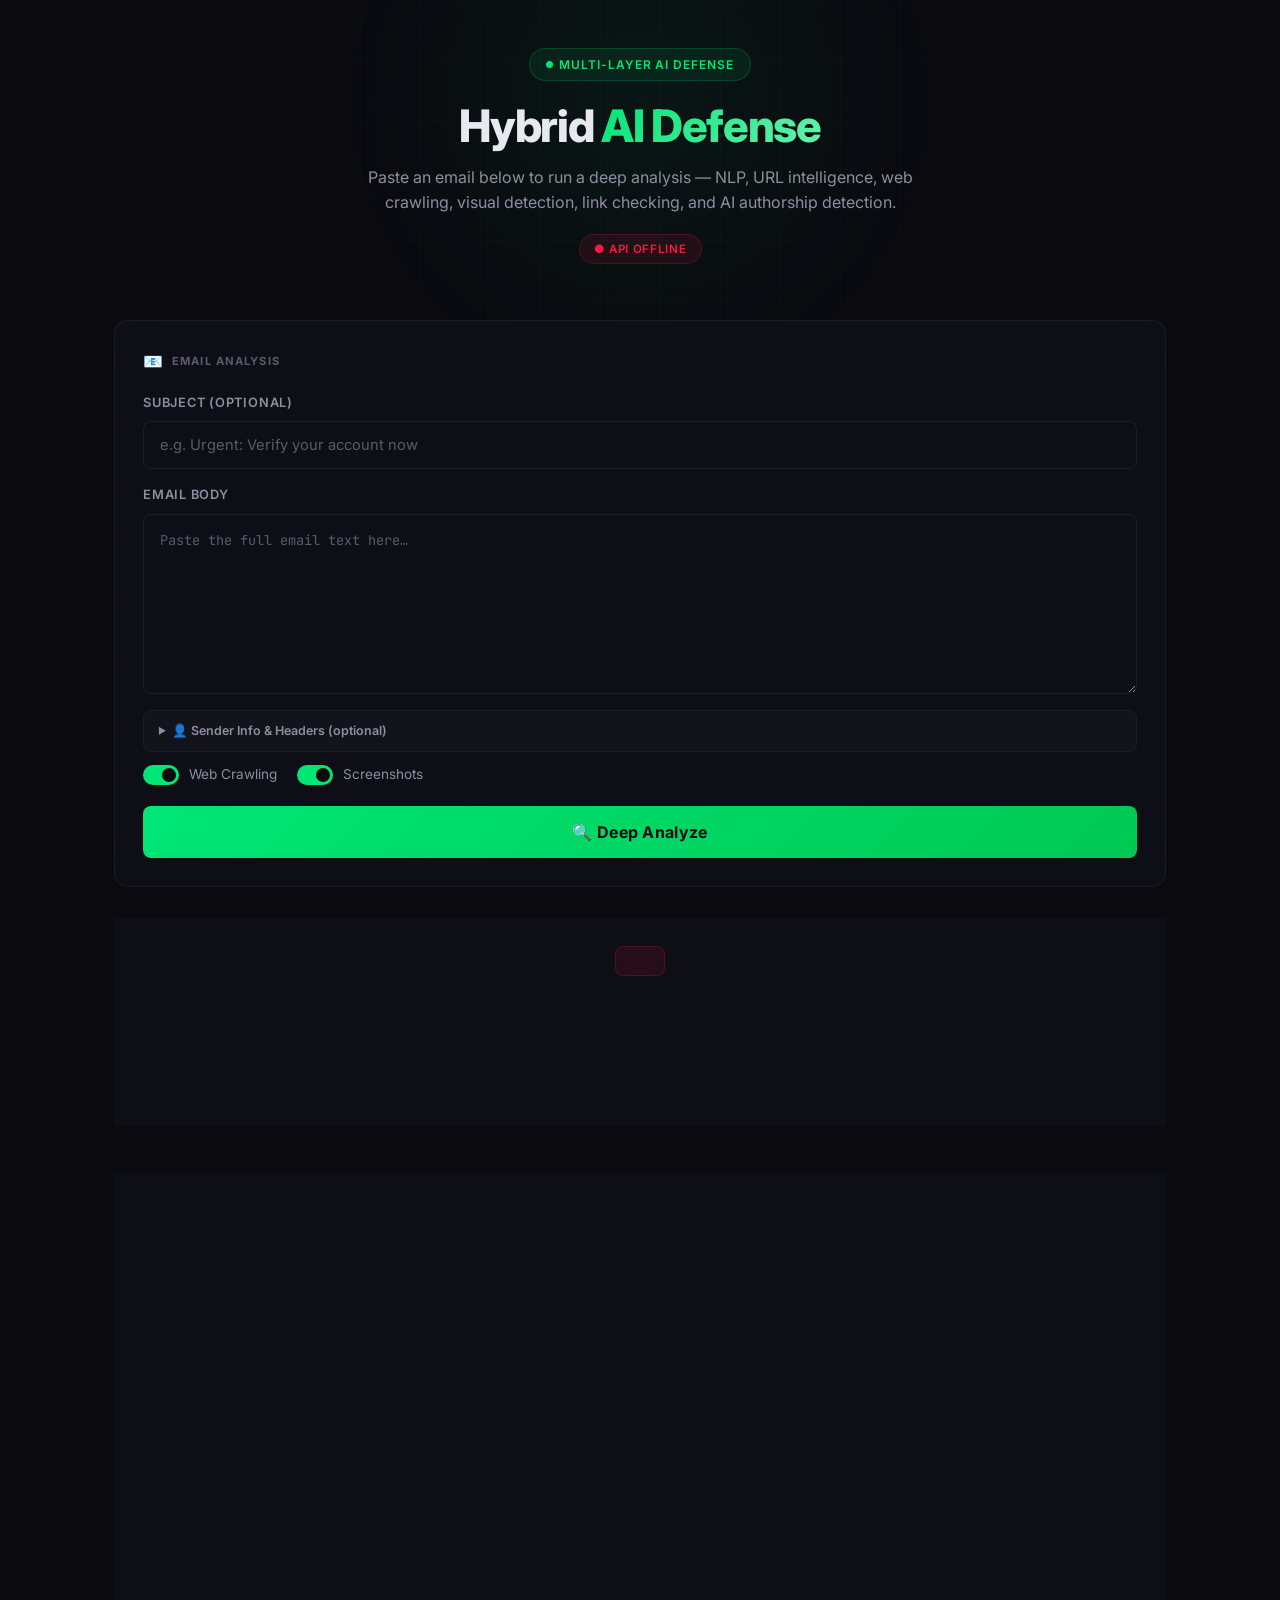
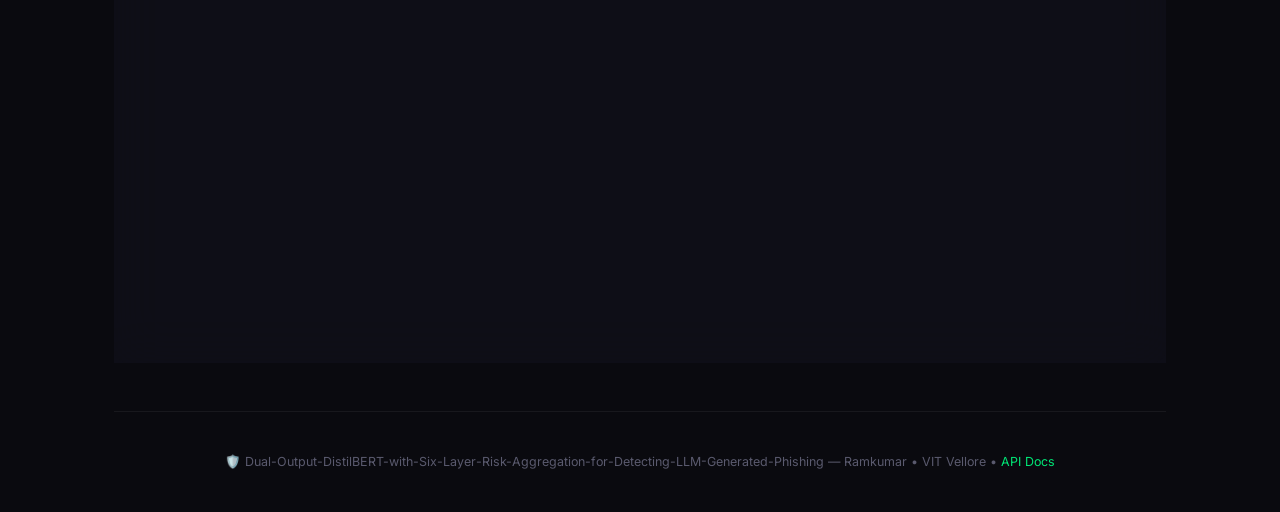
==== commit 24f8d9de: "Renamed project to Dual-Output-DistilBERT-with-Six-Layer-Risk-Aggregation-for-Detecting-LLM-Generate" ====
--- a/frontend/index.html
+++ b/frontend/index.html
@@ -4,7 +4,7 @@
 <head>
     <meta charset="UTF-8" />
     <meta name="viewport" content="width=device-width, initial-scale=1.0" />
-    <title>Hybrid AI Defense — Phishing Detection Dashboard</title>
+    <title>Dual-Output-DistilBERT-with-Six-Layer-Risk-Aggregation-for-Detecting-LLM-Generated-Phishing — Phishing Detection Dashboard</title>
     <meta name="description"
         content="Multi-layer phishing detection system that combines NLP, URL intelligence, web crawling, and visual analysis to detect AI-generated phishing emails." />
     <link rel="stylesheet" href="styles.css" />
@@ -541,7 +541,7 @@
         <!-- ===== FOOTER ===== -->
         <footer class="footer">
             <p class="footer__text">
-                🛡️ Hybrid AI Defense &mdash; Ramkumar &bull; VIT Vellore &bull;
+                🛡️ Dual-Output-DistilBERT-with-Six-Layer-Risk-Aggregation-for-Detecting-LLM-Generated-Phishing &mdash; Ramkumar &bull; VIT Vellore &bull;
                 <a href="http://localhost:8001/docs" target="_blank" rel="noopener">API Docs</a>
             </p>
         </footer>
--- a/frontend/styles.css
+++ b/frontend/styles.css
@@ -1,5 +1,5 @@
 /* ============================================
-   HYBRID AI DEFENSE — Dark Mode + Green Accent
+   Dual-Output-DistilBERT-with-Six-Layer-Risk-Aggregation-for-Detecting-LLM-Generated-Phishing — Dark Mode + Green Accent
    ============================================ */
 
 @import url('https://fonts.googleapis.com/css2?family=Inter:wght@300;400;500;600;700;800;900&family=JetBrains+Mono:wght@400;500;600&display=swap');
